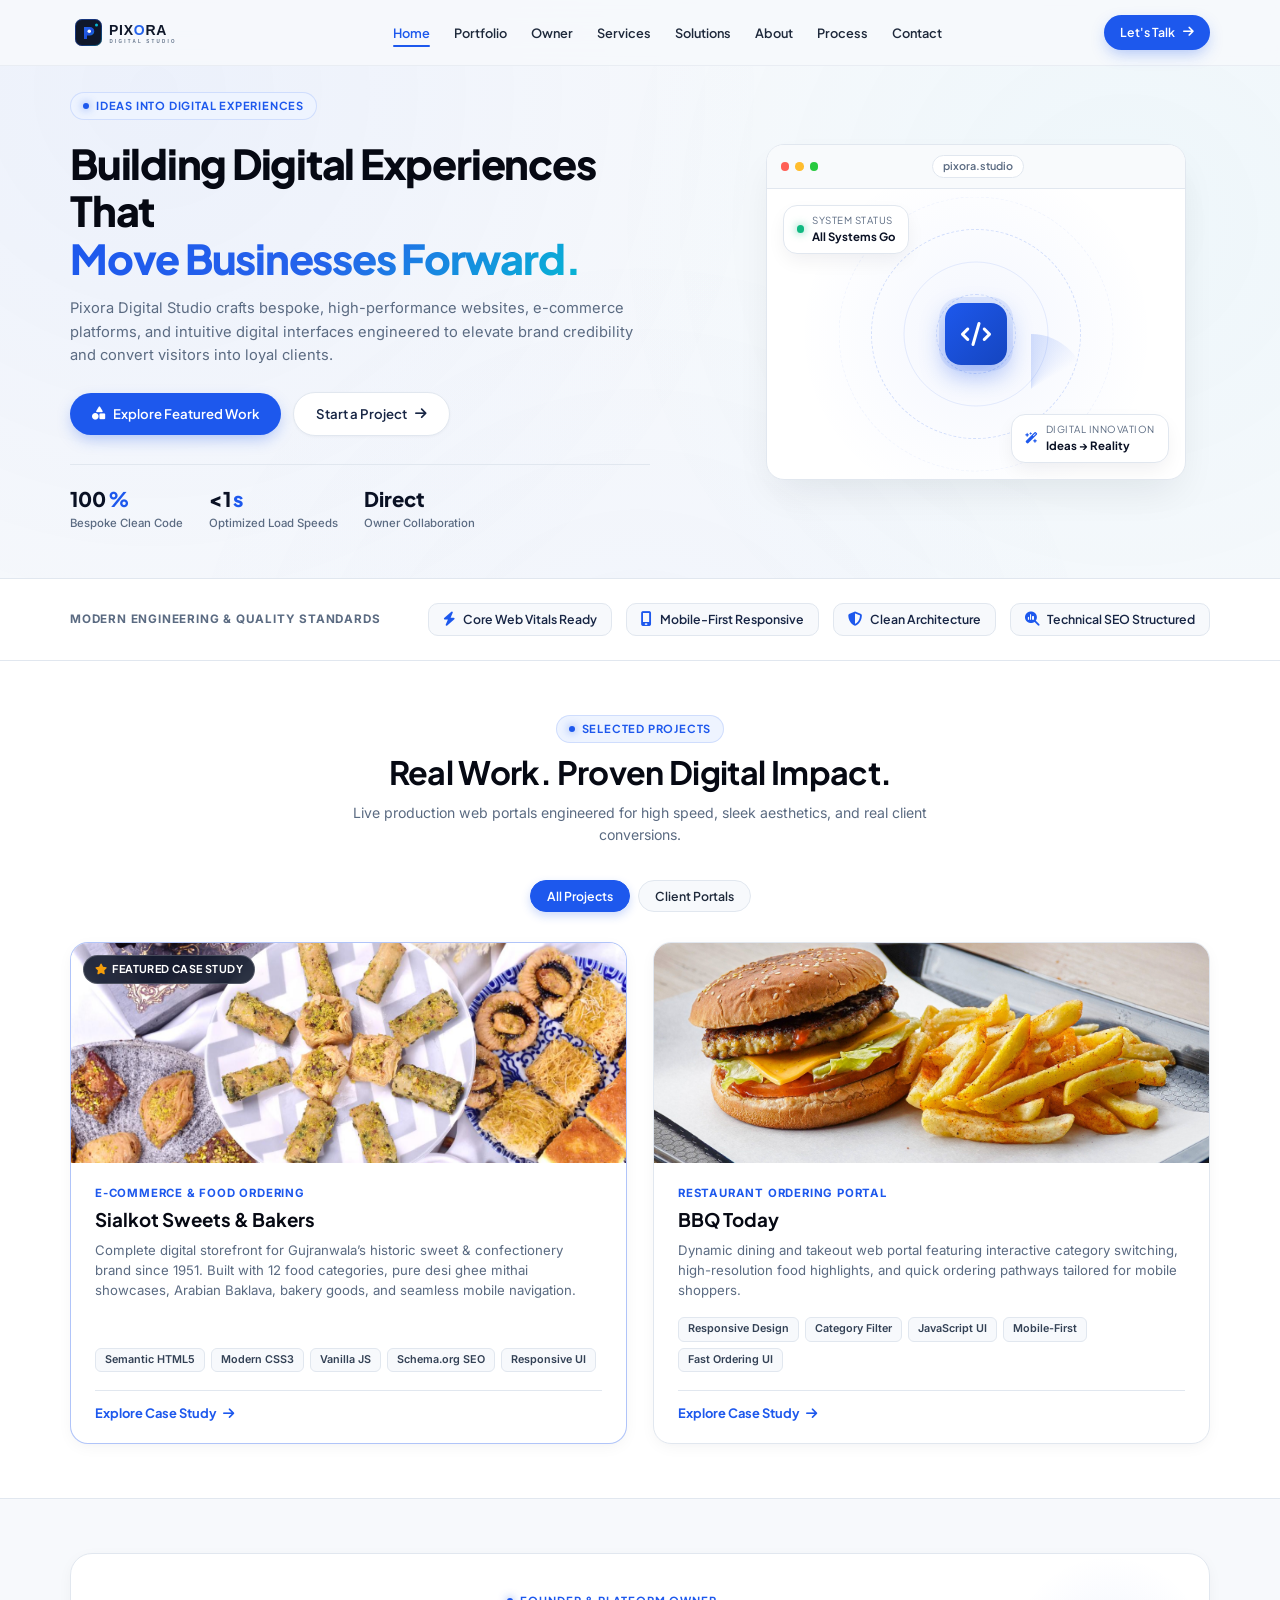
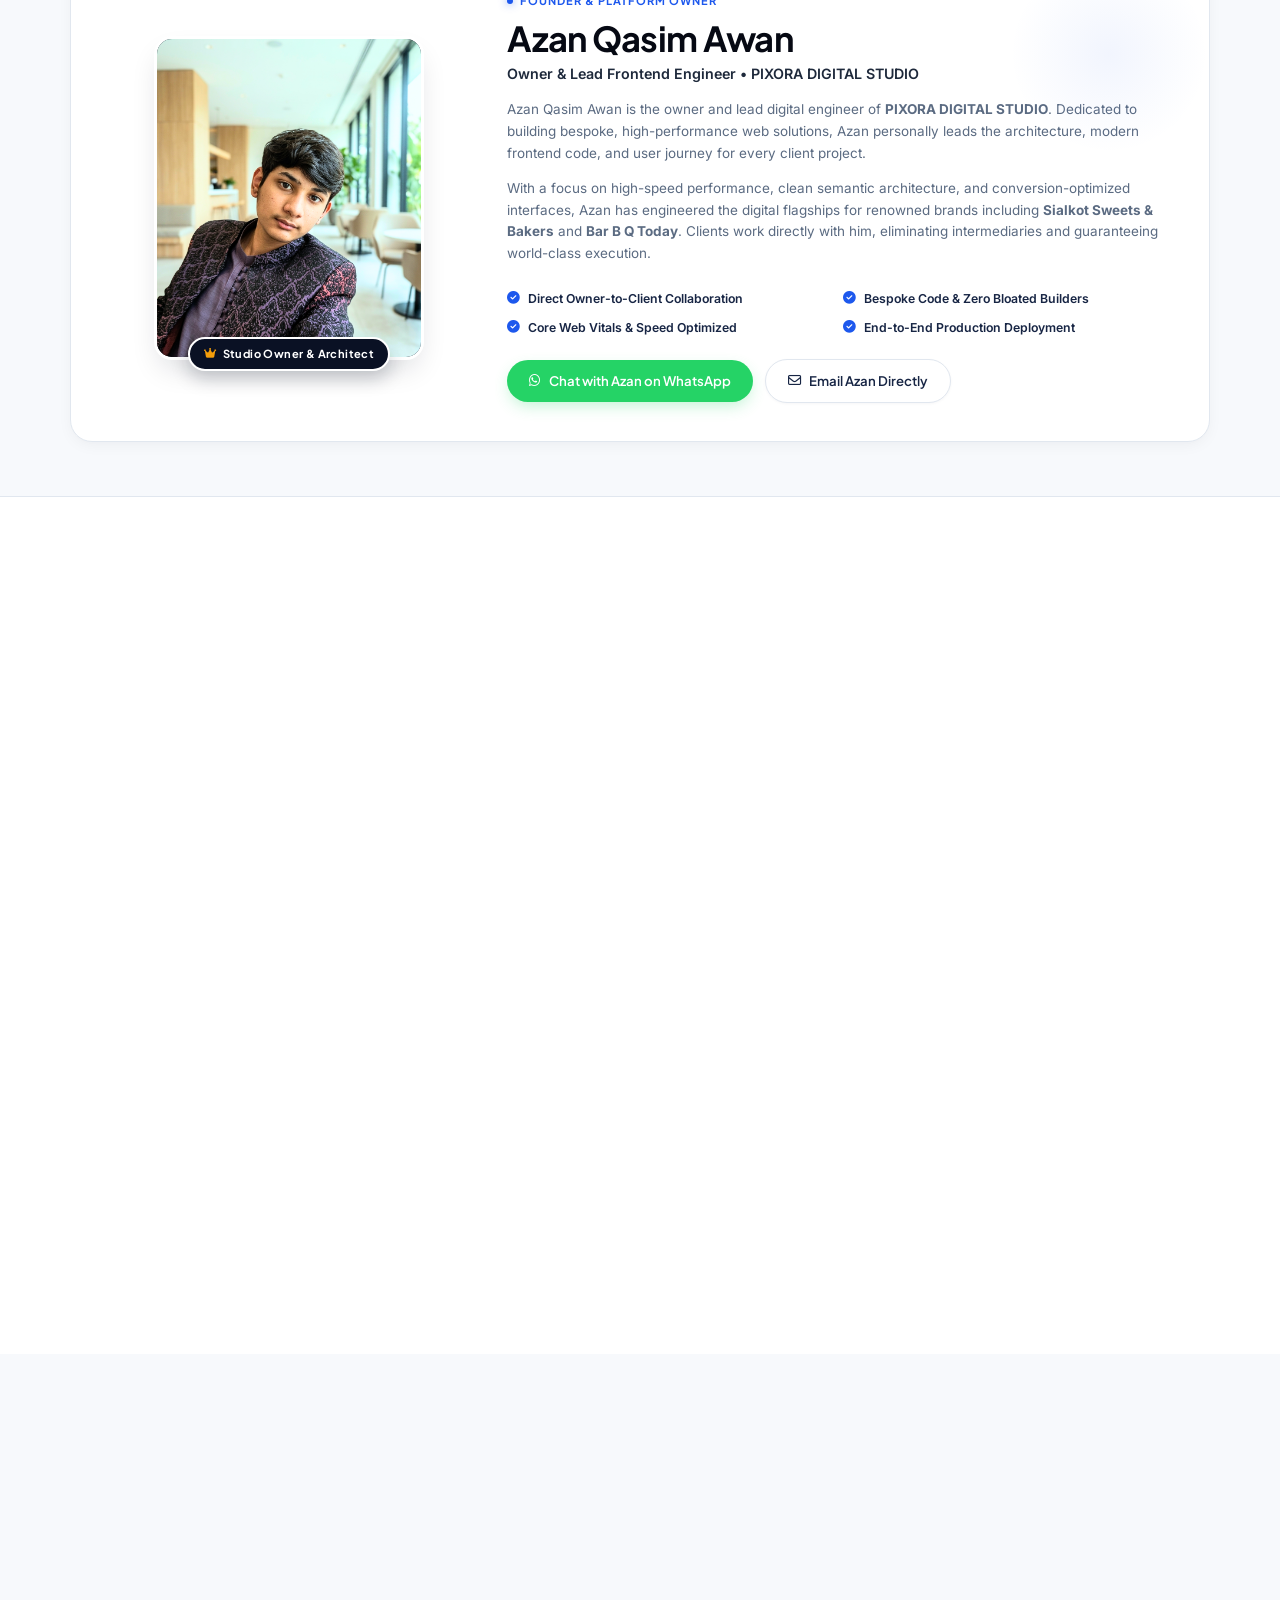
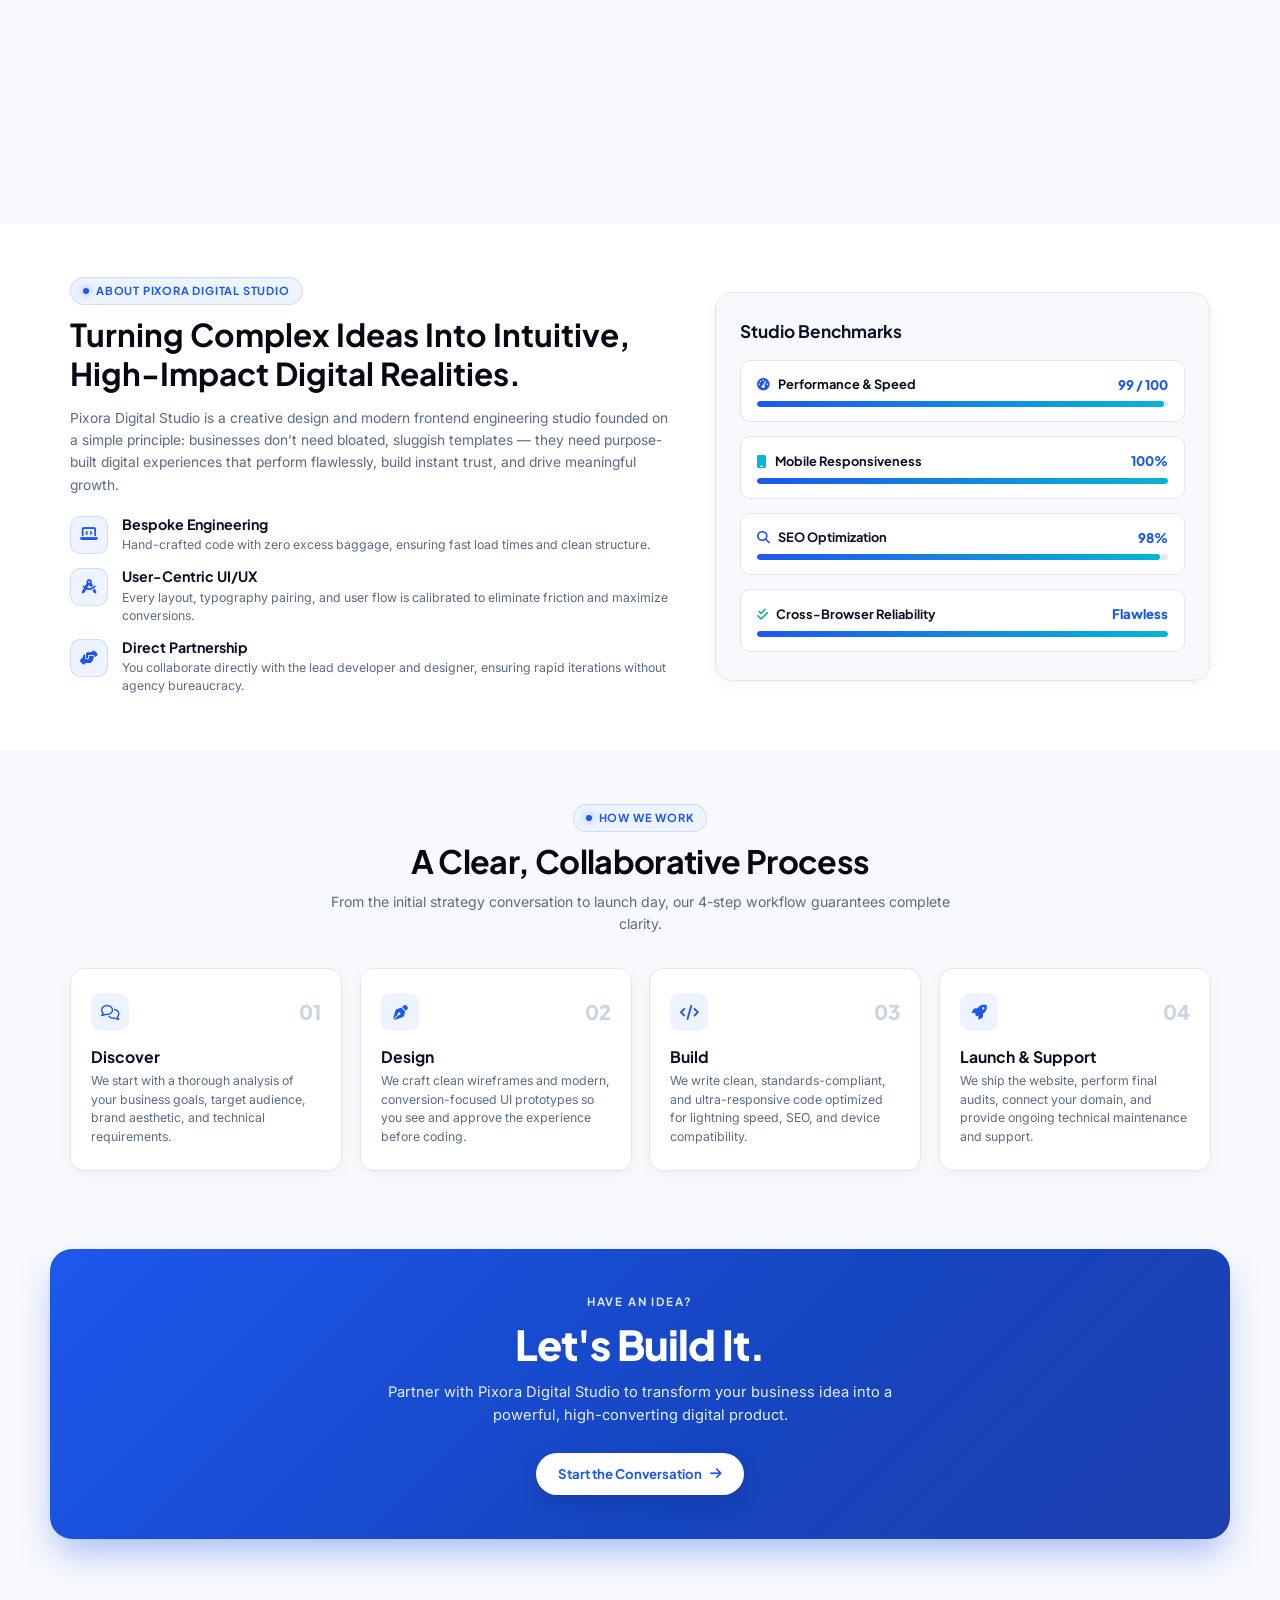
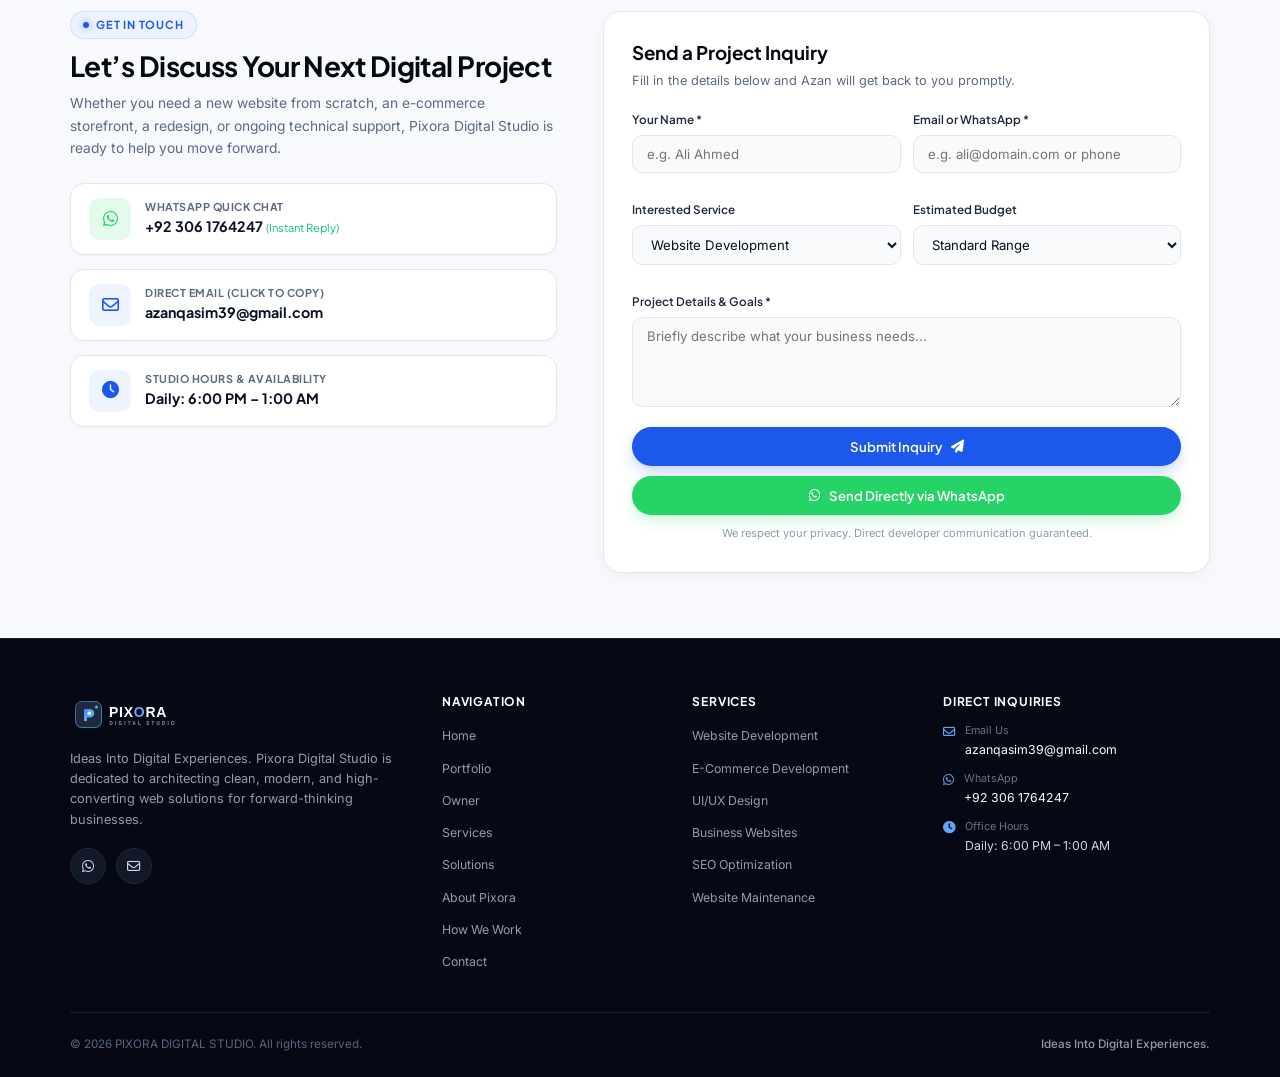
==== index.html @ ec56eda2 "changes" ====
<!DOCTYPE html>
<html lang="en">
<head>
  <meta charset="UTF-8">
  <meta name="viewport" content="width=device-width, initial-scale=1.0">
  <title>PIXORA DIGITAL STUDIO — Ideas Into Digital Experiences</title>
  <meta name="description" content="Pixora Digital Studio crafts high-performance custom websites, e-commerce storefronts, and intuitive digital interfaces engineered by Azan Qasim Awan.">
  <meta name="keywords" content="Pixora Digital Studio, Pixora, Azan Qasim Awan, web development, website design, UI UX design, e-commerce, custom web apps, digital studio">
  <meta name="author" content="Azan Qasim Awan — Pixora Digital Studio">
  <link rel="icon" type="image/svg+xml" href="favicon.svg">

  <!-- Open Graph / Meta -->
  <meta property="og:type" content="website">
  <meta property="og:title" content="PIXORA DIGITAL STUDIO — Ideas Into Digital Experiences">
  <meta property="og:description" content="Building Digital Experiences That Move Businesses Forward. Explore our bespoke websites and solutions.">
  <meta property="og:image" content="assets/images/sialkot-sweets-hero.jpg">

  <!-- Fonts & Icons -->
  <link rel="preconnect" href="https://fonts.googleapis.com">
  <link rel="preconnect" href="https://fonts.gstatic.com" crossorigin>
  <link href="https://fonts.googleapis.com/css2?family=Inter:wght@300;400;500;600;700&family=Plus+Jakarta+Sans:wght@500;600;700;800;900&display=swap" rel="stylesheet">
  <link rel="stylesheet" href="https://cdnjs.cloudflare.com/ajax/libs/font-awesome/6.5.1/css/all.min.css">
  
  <!-- Styles -->
  <link rel="stylesheet" href="assets/css/styles.css">
</head>
<body>

  <!-- ========================================================================
       Site Header & Navigation
       ======================================================================== -->
  <header class="site-header" id="siteHeader">
    <div class="container nav-container">
      <a href="#home" class="nav-brand" aria-label="Pixora Digital Studio Home">
        <img src="assets/images/pixora-logo.svg" alt="PIXORA DIGITAL STUDIO Logo" class="brand-logo-img">
      </a>

      <!-- Desktop Nav (Reordered with Portfolio up front) -->
      <nav aria-label="Primary Navigation">
        <ul class="nav-menu" id="navMenu">
          <li><a href="#home" class="nav-link active">Home</a></li>
          <li><a href="#portfolio" class="nav-link">Portfolio</a></li>
          <li><a href="#owner" class="nav-link">Owner</a></li>
          <li><a href="#services" class="nav-link">Services</a></li>
          <li><a href="#solutions" class="nav-link">Solutions</a></li>
          <li><a href="#about" class="nav-link">About</a></li>
          <li><a href="#process" class="nav-link">Process</a></li>
          <li><a href="#contact" class="nav-link">Contact</a></li>
        </ul>
      </nav>

      <div class="nav-actions">
        <a href="#contact" class="btn btn-primary btn-sm">
          <span>Let's Talk</span>
          <i class="fa-solid fa-arrow-right"></i>
        </a>
        <button class="hamburger-btn" id="hamburgerBtn" aria-label="Toggle Navigation Menu" aria-expanded="false">
          <span></span>
          <span></span>
          <span></span>
        </button>
      </div>
    </div>
  </header>

  <main>
    <!-- ========================================================================
         Hero Section
         ======================================================================== -->
    <section class="hero-section" id="home">
      <div class="container">
        <div class="hero-grid">
          <!-- Left: Hero Copy -->
          <div class="hero-content motion-fade-up">
            <div class="section-tag">
              <span class="badge-dot"></span>
              <span>Ideas Into Digital Experiences</span>
            </div>

            <h1 class="hero-title">
              Building Digital Experiences That <span class="gradient-text">Move Businesses Forward.</span>
            </h1>

            <p class="hero-subtitle">
              Pixora Digital Studio crafts bespoke, high-performance websites, e-commerce platforms, and intuitive digital interfaces engineered to elevate brand credibility and convert visitors into loyal clients.
            </p>

            <div class="hero-buttons">
              <a href="#portfolio" class="btn btn-primary">
                <i class="fa-solid fa-shapes"></i>
                <span>Explore Featured Work</span>
              </a>
              <a href="#contact" class="btn btn-secondary">
                <span>Start a Project</span>
                <i class="fa-solid fa-arrow-right"></i>
              </a>
            </div>

            <!-- Micro Metrics / Proof -->
            <div class="hero-metrics">
              <div class="metric-item">
                <div class="metric-number">100<span>%</span></div>
                <div class="metric-label">Bespoke Clean Code</div>
              </div>
              <div class="metric-item">
                <div class="metric-number">&lt;1<span>s</span></div>
                <div class="metric-label">Optimized Load Speeds</div>
              </div>
              <div class="metric-item">
                <div class="metric-number">Direct<span></span></div>
                <div class="metric-label">Owner Collaboration</div>
              </div>
            </div>
          </div>

          <!-- Right: Visual Tech Mockup (Radar & Status Badge) -->
          <div class="hero-visual-wrapper motion-fade-up delay-1">
            <div class="tech-window-card">
              <div class="tech-window-header">
                <div class="window-dots">
                  <span class="w-dot w-red"></span>
                  <span class="w-dot w-yellow"></span>
                  <span class="w-dot w-green"></span>
                </div>
                <div class="window-domain">pixora.studio</div>
                <div style="width: 32px;"></div>
              </div>

              <div class="tech-window-body">
                <!-- Concentric Radar Rings -->
                <div class="radar-circles">
                  <div class="r-circle c-1"></div>
                  <div class="r-circle c-2"></div>
                  <div class="r-circle c-3"></div>
                  <div class="r-circle c-4"></div>
                  <div class="radar-sweep"></div>
                </div>

                <!-- Floating Status Badge (Top-Left) -->
                <div class="float-badge badge-top-left">
                  <span class="status-dot-green"></span>
                  <div>
                    <div class="badge-text-title">System Status</div>
                    <div class="badge-text-main">All Systems Go</div>
                  </div>
                </div>

                <!-- Central Studio Node -->
                <div class="center-node">
                  <i class="fa-solid fa-code"></i>
                </div>

                <!-- Floating Innovation Pill (Bottom-Right) -->
                <div class="float-badge badge-bottom-right">
                  <i class="fa-solid fa-wand-magic-sparkles" style="color: #1D58ED;"></i>
                  <div>
                    <div class="badge-text-title">Digital Innovation</div>
                    <div class="badge-text-main">Ideas &rarr; Reality</div>
                  </div>
                </div>
              </div>
            </div>
          </div>
        </div>
      </div>
    </section>

    <!-- ========================================================================
         Trust & Engineering Standards Bar
         ======================================================================== -->
    <section class="trust-banner-section motion-fade-up">
      <div class="container trust-content">
        <span class="trust-label">Modern Engineering &amp; Quality Standards</span>
        <div class="trust-badges-grid">
          <div class="trust-badge-item">
            <i class="fa-solid fa-bolt"></i>
            <span>Core Web Vitals Ready</span>
          </div>
          <div class="trust-badge-item">
            <i class="fa-solid fa-mobile-screen"></i>
            <span>Mobile-First Responsive</span>
          </div>
          <div class="trust-badge-item">
            <i class="fa-solid fa-shield-halved"></i>
            <span>Clean Architecture</span>
          </div>
          <div class="trust-badge-item">
            <i class="fa-solid fa-magnifying-glass-chart"></i>
            <span>Technical SEO Structured</span>
          </div>
        </div>
      </div>
    </section>

    <!-- ========================================================================
         PORTFOLIO SECTION (MOVED UP FOR IMMEDIATE IMPACT)
         ======================================================================== -->
    <section class="portfolio-section" id="portfolio">
      <div class="container">
        <div class="section-header motion-fade-up">
          <div class="section-tag">
            <span class="badge-dot"></span>
            <span>Selected Projects</span>
          </div>
          <h2 class="section-title">Real Work. Proven Digital Impact.</h2>
          <p class="section-desc">Live production web portals engineered for high speed, sleek aesthetics, and real client conversions.</p>
        </div>

        <!-- Filter Bar -->
        <div class="portfolio-filter-bar motion-fade-up delay-1">
          <button class="filter-btn active" data-filter="all">All Projects</button>
          <button class="filter-btn" data-filter="ecommerce">Client Portals</button>
        </div>

        <!-- Portfolio Grid (The 2 active projects) -->
        <div class="portfolio-grid" id="portfolioGrid">
          
          <!-- Flagship Project 1: Sialkot Sweets & Bakers -->
          <div class="project-card featured-project motion-fade-up delay-1 hover-lift" data-category="ecommerce">
            <div class="project-thumbnail-wrapper">
              <span class="project-featured-badge">
                <i class="fa-solid fa-star"></i> Featured Case Study
              </span>
              <img src="assets/images/sialkot-sweets-hero.jpg" alt="Sialkot Sweets &amp; Bakers Website" class="project-thumbnail">
            </div>
            <div class="project-body">
              <span class="project-category">E-Commerce &amp; Food Ordering</span>
              <h3 class="project-title">Sialkot Sweets &amp; Bakers</h3>
              <p class="project-desc">
                Complete digital storefront for Gujranwala’s historic sweet &amp; confectionery brand since 1951. Built with 12 food categories, pure desi ghee mithai showcases, Arabian Baklava, bakery goods, and seamless mobile navigation.
              </p>
              <div class="project-tags">
                <span class="project-tag-pill">Semantic HTML5</span>
                <span class="project-tag-pill">Modern CSS3</span>
                <span class="project-tag-pill">Vanilla JS</span>
                <span class="project-tag-pill">Schema.org SEO</span>
                <span class="project-tag-pill">Responsive UI</span>
              </div>
              <div class="project-actions">
                <button class="project-details-btn open-modal-btn" data-project="sialkot-sweets">
                  <span>Explore Case Study</span>
                  <i class="fa-solid fa-arrow-right"></i>
                </button>
              </div>
            </div>
          </div>

          <!-- Project 2: BBQ Today -->
          <div class="project-card motion-fade-up delay-2 hover-lift" data-category="ecommerce">
            <div class="project-thumbnail-wrapper">
              <img src="assets/images/images.jpg" alt="BBQ Today Online Experience" class="project-thumbnail">
            </div>
            <div class="project-body">
              <span class="project-category">Restaurant Ordering Portal</span>
              <h3 class="project-title">BBQ Today</h3>
              <p class="project-desc">
                Dynamic dining and takeout web portal featuring interactive category switching, high-resolution food highlights, and quick ordering pathways tailored for mobile shoppers.
              </p>
              <div class="project-tags">
                <span class="project-tag-pill">Responsive Design</span>
                <span class="project-tag-pill">Category Filter</span>
                <span class="project-tag-pill">JavaScript UI</span>
                <span class="project-tag-pill">Mobile-First</span>
                <span class="project-tag-pill">Fast Ordering UI</span>
              </div>
              <div class="project-actions">
                <button class="project-details-btn open-modal-btn" data-project="bbq-today">
                  <span>Explore Case Study</span>
                  <i class="fa-solid fa-arrow-right"></i>
                </button>
              </div>
            </div>
          </div>

        </div>
      </div>
    </section>

    <!-- ========================================================================
         OWNER & STUDIO LEADERSHIP SECTION (With New Photo)
         ======================================================================== -->
    <section class="founder-section" id="owner">
      <div class="container">
        <div class="founder-card motion-fade-up hover-lift">
          <!-- Left: Owner Photo & Verified Badge -->
          <div class="founder-image-wrapper">
            <div class="founder-photo-container">
              <img src="assets/images/azan-qasim-owner.png" alt="Azan Qasim Awan — Owner of Pixora Digital Studio" class="founder-photo">
            </div>
            <div class="founder-badge-pill">
              <i class="fa-solid fa-crown"></i>
              <span>Studio Owner &amp; Architect</span>
            </div>
          </div>

          <!-- Right: Owner Details & Credentials -->
          <div class="founder-content">
            <div class="founder-role-tag">
              <span class="badge-dot"></span>
              <span>Founder &amp; Platform Owner</span>
            </div>
            
            <h2 class="founder-name">Azan Qasim Awan</h2>
            <div class="founder-title-sub">Owner &amp; Lead Frontend Engineer &bull; PIXORA DIGITAL STUDIO</div>

            <p class="founder-bio">
              Azan Qasim Awan is the owner and lead digital engineer of <strong>PIXORA DIGITAL STUDIO</strong>. Dedicated to building bespoke, high-performance web solutions, Azan personally leads the architecture, modern frontend code, and user journey for every client project.
            </p>
            <p class="founder-bio">
              With a focus on high-speed performance, clean semantic architecture, and conversion-optimized interfaces, Azan has engineered the digital flagships for renowned brands including <strong>Sialkot Sweets &amp; Bakers</strong> and <strong>Bar B Q Today</strong>. Clients work directly with him, eliminating intermediaries and guaranteeing world-class execution.
            </p>

            <div class="founder-points">
              <div class="founder-point-item">
                <i class="fa-solid fa-circle-check"></i>
                <span>Direct Owner-to-Client Collaboration</span>
              </div>
              <div class="founder-point-item">
                <i class="fa-solid fa-circle-check"></i>
                <span>Bespoke Code &amp; Zero Bloated Builders</span>
              </div>
              <div class="founder-point-item">
                <i class="fa-solid fa-circle-check"></i>
                <span>Core Web Vitals &amp; Speed Optimized</span>
              </div>
              <div class="founder-point-item">
                <i class="fa-solid fa-circle-check"></i>
                <span>End-to-End Production Deployment</span>
              </div>
            </div>

            <div class="founder-actions">
              <a href="https://wa.me/923061764247?text=Hello%20Azan!%20I%20would%20like%20to%20discuss%20a%20project%20with%20Pixora%20Digital%20Studio." target="_blank" rel="noopener" class="btn btn-whatsapp">
                <i class="fa-brands fa-whatsapp"></i>
                <span>Chat with Azan on WhatsApp</span>
              </a>
              <a href="mailto:azanqasim39@gmail.com" class="btn btn-secondary">
                <i class="fa-regular fa-envelope"></i>
                <span>Email Azan Directly</span>
              </a>
            </div>
          </div>
        </div>
      </div>
    </section>

    <!-- ========================================================================
         Services Section
         ======================================================================== -->
    <section class="services-section" id="services">
      <div class="container">
        <div class="section-header motion-fade-up">
          <div class="section-tag">
            <span class="badge-dot"></span>
            <span>Our Core Capabilities</span>
          </div>
          <h2 class="section-title">Technology That Solves Real Problems</h2>
          <p class="section-desc">From initial concept to deployment, we build digital systems around your business goals.</p>
        </div>

        <div class="services-grid">
          <!-- 1. Website Development -->
          <div class="service-card motion-fade-up delay-1 hover-lift">
            <div class="service-icon-box">
              <i class="fa-solid fa-globe"></i>
            </div>
            <h3 class="service-title">Website Development</h3>
            <p class="service-desc">
              Fast, responsive, and scalable modern web experiences built with clean architecture, semantic markup, and optimal performance.
            </p>
            <ul class="service-features-list">
              <li><i class="fa-solid fa-check"></i> Semantic HTML5 &amp; Modern CSS3</li>
              <li><i class="fa-solid fa-check"></i> Modular &amp; Clean Architecture</li>
              <li><i class="fa-solid fa-check"></i> Lightning Fast Load Times</li>
            </ul>
          </div>

          <!-- 2. E-Commerce Development -->
          <div class="service-card motion-fade-up delay-2 hover-lift">
            <div class="service-icon-box">
              <i class="fa-solid fa-cart-shopping"></i>
            </div>
            <h3 class="service-title">E-Commerce Development</h3>
            <p class="service-desc">
              Secure, high-converting digital storefronts tailored for retail, restaurants, and growing brands with seamless ordering flows.
            </p>
            <ul class="service-features-list">
              <li><i class="fa-solid fa-check"></i> Interactive Product Catalogs</li>
              <li><i class="fa-solid fa-check"></i> High-Conversion UX Design</li>
              <li><i class="fa-solid fa-check"></i> Frictionless Customer Journeys</li>
            </ul>
          </div>

          <!-- 3. UI/UX Design -->
          <div class="service-card motion-fade-up delay-3 hover-lift">
            <div class="service-icon-box">
              <i class="fa-solid fa-pen-ruler"></i>
            </div>
            <h3 class="service-title">UI/UX Design</h3>
            <p class="service-desc">
              Intuitive, on-brand interfaces that captivate users, communicate your value proposition, and convert visitors into clients.
            </p>
            <ul class="service-features-list">
              <li><i class="fa-solid fa-check"></i> High-Fidelity UI Prototyping</li>
              <li><i class="fa-solid fa-check"></i> Conversion-Driven UX Wireframes</li>
              <li><i class="fa-solid fa-check"></i> Cohesive Design Systems</li>
            </ul>
          </div>

          <!-- 4. Business Websites -->
          <div class="service-card motion-fade-up delay-1 hover-lift">
            <div class="service-icon-box">
              <i class="fa-solid fa-briefcase"></i>
            </div>
            <h3 class="service-title">Business Websites</h3>
            <p class="service-desc">
              Corporate and boutique business portals engineered to establish instant authority, showcase credibility, and capture qualified leads.
            </p>
            <ul class="service-features-list">
              <li><i class="fa-solid fa-check"></i> Authority-Building Presentation</li>
              <li><i class="fa-solid fa-check"></i> Strategic Lead Generation Forms</li>
              <li><i class="fa-solid fa-check"></i> Location &amp; Contact Routing</li>
            </ul>
          </div>

          <!-- 5. SEO Optimization -->
          <div class="service-card motion-fade-up delay-2 hover-lift">
            <div class="service-icon-box">
              <i class="fa-solid fa-arrow-trend-up"></i>
            </div>
            <h3 class="service-title">SEO Optimization</h3>
            <p class="service-desc">
              Technical SEO architecture, structured data markup, and search engine discoverability to maximize organic rankings and reach.
            </p>
            <ul class="service-features-list">
              <li><i class="fa-solid fa-check"></i> Schema.org Structured Data</li>
              <li><i class="fa-solid fa-check"></i> Open Graph &amp; Meta Optimizations</li>
              <li><i class="fa-solid fa-check"></i> Core Web Vitals Compliance</li>
            </ul>
          </div>

          <!-- 6. Website Maintenance -->
          <div class="service-card motion-fade-up delay-3 hover-lift">
            <div class="service-icon-box">
              <i class="fa-solid fa-wrench"></i>
            </div>
            <h3 class="service-title">Website Maintenance</h3>
            <p class="service-desc">
              Ongoing performance monitoring, proactive security updates, content revisions, and dependable technical support.
            </p>
            <ul class="service-features-list">
              <li><i class="fa-solid fa-check"></i> Periodic Speed &amp; Health Audits</li>
              <li><i class="fa-solid fa-check"></i> Routine Content &amp; Menu Updates</li>
              <li><i class="fa-solid fa-check"></i> Fast Emergency Troubleshooting</li>
            </ul>
          </div>
        </div>
      </div>
    </section>

    <!-- ========================================================================
         Solutions Section
         ======================================================================== -->
    <section class="solutions-section" id="solutions">
      <div class="container">
        <div class="section-header motion-fade-up">
          <div class="section-tag">
            <span class="badge-dot"></span>
            <span>Tailored Solutions</span>
          </div>
          <h2 class="section-title">Custom Software Built for Your Industry</h2>
          <p class="section-desc">Purpose-built systems designed around how your business actually operates.</p>
        </div>

        <div class="solutions-grid">
          <div class="solution-card motion-fade-up delay-1 hover-lift">
            <div class="solution-icon-box">
              <i class="fa-solid fa-utensils"></i>
            </div>
            <h3 class="solution-title">Restaurant &amp; Food Portals</h3>
            <p class="solution-desc">
              Interactive visual menus, deals carousels, branch locators, and automated order dispatch systems.
            </p>
            <span class="solution-tag">Hospitality &amp; Food</span>
          </div>

          <div class="solution-card motion-fade-up delay-2 hover-lift">
            <div class="solution-icon-box">
              <i class="fa-solid fa-store"></i>
            </div>
            <h3 class="solution-title">Retail &amp; Storefronts</h3>
            <p class="solution-desc">
              Dynamic product catalogs, category filtering, cart management, and seamless order collection channels.
            </p>
            <span class="solution-tag">Retail &amp; Brands</span>
          </div>

          <div class="solution-card motion-fade-up delay-3 hover-lift">
            <div class="solution-icon-box">
              <i class="fa-solid fa-building-columns"></i>
            </div>
            <h3 class="solution-title">Corporate &amp; Professional</h3>
            <p class="solution-desc">
              High-trust agency, legal, consultancy, and business sites designed to convert visitors into inquiries.
            </p>
            <span class="solution-tag">Professional Services</span>
          </div>

          <div class="solution-card motion-fade-up delay-4 hover-lift">
            <div class="solution-icon-box">
              <i class="fa-solid fa-cubes"></i>
            </div>
            <h3 class="solution-title">Custom Web Portals</h3>
            <p class="solution-desc">
              Tailored client portals, lightweight administrative dashboards, and internal business workflow utilities.
            </p>
            <span class="solution-tag">Custom Systems</span>
          </div>
        </div>
      </div>
    </section>

    <!-- ========================================================================
         About Section
         ======================================================================== -->
    <section class="about-section" id="about">
      <div class="container">
        <div class="about-grid">
          <div class="about-text-col motion-fade-up">
            <div class="section-tag">
              <span class="badge-dot"></span>
              <span>About Pixora Digital Studio</span>
            </div>
            <h2 class="about-heading">
              Turning Complex Ideas Into Intuitive, High-Impact Digital Realities.
            </h2>
            <p class="about-description">
              Pixora Digital Studio is a creative design and modern frontend engineering studio founded on a simple principle: businesses don’t need bloated, sluggish templates — they need purpose-built digital experiences that perform flawlessly, build instant trust, and drive meaningful growth.
            </p>

            <div class="about-pillars">
              <div class="pillar-item">
                <div class="pillar-icon-box">
                  <i class="fa-solid fa-laptop-code"></i>
                </div>
                <div class="pillar-content">
                  <h4>Bespoke Engineering</h4>
                  <p>Hand-crafted code with zero excess baggage, ensuring fast load times and clean structure.</p>
                </div>
              </div>

              <div class="pillar-item">
                <div class="pillar-icon-box">
                  <i class="fa-solid fa-compass-drafting"></i>
                </div>
                <div class="pillar-content">
                  <h4>User-Centric UI/UX</h4>
                  <p>Every layout, typography pairing, and user flow is calibrated to eliminate friction and maximize conversions.</p>
                </div>
              </div>

              <div class="pillar-item">
                <div class="pillar-icon-box">
                  <i class="fa-solid fa-handshake-angle"></i>
                </div>
                <div class="pillar-content">
                  <h4>Direct Partnership</h4>
                  <p>You collaborate directly with the lead developer and designer, ensuring rapid iterations without agency bureaucracy.</p>
                </div>
              </div>
            </div>
          </div>

          <!-- Right Studio Metrics -->
          <div class="about-visual-col motion-fade-up delay-2">
            <div class="about-card-mockup hover-lift">
              <h3 style="font-size: 1.15rem; margin-bottom: 18px; color: var(--navy-900);">Studio Benchmarks</h3>
              
              <div class="studio-stat-box">
                <div class="stat-header">
                  <span class="stat-title"><i class="fa-solid fa-gauge-high" style="color: #1D58ED; margin-right: 6px;"></i> Performance &amp; Speed</span>
                  <span class="stat-val">99 / 100</span>
                </div>
                <div class="stat-bar-track">
                  <div class="stat-bar-fill" style="width: 99%;"></div>
                </div>
              </div>

              <div class="studio-stat-box">
                <div class="stat-header">
                  <span class="stat-title"><i class="fa-solid fa-mobile" style="color: #06B6D4; margin-right: 6px;"></i> Mobile Responsiveness</span>
                  <span class="stat-val">100%</span>
                </div>
                <div class="stat-bar-track">
                  <div class="stat-bar-fill" style="width: 100%;"></div>
                </div>
              </div>

              <div class="studio-stat-box">
                <div class="stat-header">
                  <span class="stat-title"><i class="fa-solid fa-magnifying-glass" style="color: #1D58ED; margin-right: 6px;"></i> SEO Optimization</span>
                  <span class="stat-val">98%</span>
                </div>
                <div class="stat-bar-track">
                  <div class="stat-bar-fill" style="width: 98%;"></div>
                </div>
              </div>

              <div class="studio-stat-box">
                <div class="stat-header">
                  <span class="stat-title"><i class="fa-solid fa-check-double" style="color: #10B981; margin-right: 6px;"></i> Cross-Browser Reliability</span>
                  <span class="stat-val">Flawless</span>
                </div>
                <div class="stat-bar-track">
                  <div class="stat-bar-fill" style="width: 100%;"></div>
                </div>
              </div>
            </div>
          </div>
        </div>
      </div>
    </section>

    <!-- ========================================================================
         Work Process Section (01 - 04)
         ======================================================================== -->
    <section class="process-section" id="process">
      <div class="container">
        <div class="section-header motion-fade-up">
          <div class="section-tag">
            <span class="badge-dot"></span>
            <span>How We Work</span>
          </div>
          <h2 class="section-title">A Clear, Collaborative Process</h2>
          <p class="section-desc">From the initial strategy conversation to launch day, our 4-step workflow guarantees complete clarity.</p>
        </div>

        <div class="process-grid">
          <div class="process-card motion-fade-up delay-1 hover-lift">
            <div class="process-card-header">
              <div class="process-icon-box">
                <i class="fa-regular fa-comments"></i>
              </div>
              <span class="process-number">01</span>
            </div>
            <h3 class="process-step-title">Discover</h3>
            <p class="process-step-desc">
              We start with a thorough analysis of your business goals, target audience, brand aesthetic, and technical requirements.
            </p>
          </div>

          <div class="process-card motion-fade-up delay-2 hover-lift">
            <div class="process-card-header">
              <div class="process-icon-box">
                <i class="fa-solid fa-pen-nib"></i>
              </div>
              <span class="process-number">02</span>
            </div>
            <h3 class="process-step-title">Design</h3>
            <p class="process-step-desc">
              We craft clean wireframes and modern, conversion-focused UI prototypes so you see and approve the experience before coding.
            </p>
          </div>

          <div class="process-card motion-fade-up delay-3 hover-lift">
            <div class="process-card-header">
              <div class="process-icon-box">
                <i class="fa-solid fa-code"></i>
              </div>
              <span class="process-number">03</span>
            </div>
            <h3 class="process-step-title">Build</h3>
            <p class="process-step-desc">
              We write clean, standards-compliant, and ultra-responsive code optimized for lightning speed, SEO, and device compatibility.
            </p>
          </div>

          <div class="process-card motion-fade-up delay-4 hover-lift">
            <div class="process-card-header">
              <div class="process-icon-box">
                <i class="fa-solid fa-rocket"></i>
              </div>
              <span class="process-number">04</span>
            </div>
            <h3 class="process-step-title">Launch &amp; Support</h3>
            <p class="process-step-desc">
              We ship the website, perform final audits, connect your domain, and provide ongoing technical maintenance and support.
            </p>
          </div>
        </div>
      </div>
    </section>

    <!-- ========================================================================
         High-Impact CTA Banner
         ======================================================================== -->
    <div class="container cta-banner-wrapper motion-fade-up">
      <div class="cta-banner-card">
        <span class="cta-pre-tag">HAVE AN IDEA?</span>
        <h2 class="cta-main-headline">Let's Build It.</h2>
        <p class="cta-subtitle">
          Partner with Pixora Digital Studio to transform your business idea into a powerful, high-converting digital product.
        </p>
        <a href="#contact" class="btn btn-cta-white">
          <span>Start the Conversation</span>
          <i class="fa-solid fa-arrow-right"></i>
        </a>
      </div>
    </div>

    <!-- ========================================================================
         Contact & Project Inquiry Section
         ======================================================================== -->
    <section class="contact-section" id="contact">
      <div class="container">
        <div class="contact-grid">
          <!-- Left Column: Direct Channels -->
          <div class="contact-info-col motion-fade-up">
            <div class="section-tag">
              <span class="badge-dot"></span>
              <span>Get In Touch</span>
            </div>
            <h2 class="contact-col-title">Let’s Discuss Your Next Digital Project</h2>
            <p class="contact-col-desc">
              Whether you need a new website from scratch, an e-commerce storefront, a redesign, or ongoing technical support, Pixora Digital Studio is ready to help you move forward.
            </p>

            <div class="contact-channels-list">
              <!-- WhatsApp Channel -->
              <a href="https://wa.me/923061764247?text=Hello%20Azan!%20I%20would%20like%20to%20discuss%20a%20project%20with%20Pixora%20Digital%20Studio." target="_blank" rel="noopener" class="channel-card hover-lift">
                <div class="channel-icon-box whatsapp-bg">
                  <i class="fa-brands fa-whatsapp"></i>
                </div>
                <div class="channel-meta">
                  <h5>WhatsApp Quick Chat</h5>
                  <div class="channel-val">+92 306 1764247 <span style="font-size: 0.74rem; color: #10B981; font-weight: normal;">(Instant Reply)</span></div>
                </div>
              </a>

              <!-- Email Channel -->
              <div class="channel-card hover-lift" id="copyEmailBtn" style="cursor: pointer;" title="Click to copy email">
                <div class="channel-icon-box">
                  <i class="fa-regular fa-envelope"></i>
                </div>
                <div class="channel-meta">
                  <h5>Direct Email (Click to Copy)</h5>
                  <div class="channel-val">azanqasim39@gmail.com</div>
                </div>
              </div>

              <!-- Location / Hours -->
              <div class="channel-card hover-lift">
                <div class="channel-icon-box">
                  <i class="fa-solid fa-clock"></i>
                </div>
                <div class="channel-meta">
                  <h5>Studio Hours &amp; Availability</h5>
                  <div class="channel-val">Daily: 6:00 PM &ndash; 1:00 AM</div>
                </div>
              </div>
            </div>
          </div>

          <!-- Right Column: Project Inquiry Form -->
          <div class="inquiry-card motion-fade-up delay-2 hover-lift">
            <h3 class="inquiry-form-title">Send a Project Inquiry</h3>
            <p class="inquiry-form-subtitle">Fill in the details below and Azan will get back to you promptly.</p>

            <form id="projectInquiryForm">
              <div class="form-group-row">
                <div class="form-group">
                  <label for="inqName" class="form-label">Your Name *</label>
                  <input type="text" id="inqName" class="form-control" placeholder="e.g. Ali Ahmed" required>
                </div>
                <div class="form-group">
                  <label for="inqContact" class="form-label">Email or WhatsApp *</label>
                  <input type="text" id="inqContact" class="form-control" placeholder="e.g. ali@domain.com or phone" required>
                </div>
              </div>

              <div class="form-group-row">
                <div class="form-group">
                  <label for="inqService" class="form-label">Interested Service</label>
                  <select id="inqService" class="form-control">
                    <option value="Website Development">Website Development</option>
                    <option value="E-Commerce Development">E-Commerce Development</option>
                    <option value="UI/UX Design">UI/UX Design</option>
                    <option value="Business Website">Business Website</option>
                    <option value="SEO Optimization">SEO Optimization</option>
                    <option value="Website Maintenance">Website Maintenance</option>
                  </select>
                </div>
                <div class="form-group">
                  <label for="inqBudget" class="form-label">Estimated Budget</label>
                  <select id="inqBudget" class="form-control">
                    <option value="Standard (< $500)">Standard Range</option>
                    <option value="Medium ($500 - $1,500)">Medium Range</option>
                    <option value="Enterprise ($1,500+)">Enterprise / Comprehensive</option>
                    <option value="Flexible / To Discuss">Flexible / To Discuss</option>
                  </select>
                </div>
              </div>

              <div class="form-group">
                <label for="inqMessage" class="form-label">Project Details &amp; Goals *</label>
                <textarea id="inqMessage" class="form-control" placeholder="Briefly describe what your business needs..." required></textarea>
              </div>

              <div class="form-submit-row">
                <button type="submit" class="btn btn-primary" style="width: 100%;">
                  <span>Submit Inquiry</span>
                  <i class="fa-solid fa-paper-plane"></i>
                </button>
                <button type="button" class="btn btn-whatsapp" id="inquiryWhatsappBtn" style="width: 100%;">
                  <i class="fa-brands fa-whatsapp"></i>
                  <span>Send Directly via WhatsApp</span>
                </button>
                <p class="form-note">We respect your privacy. Direct developer communication guaranteed.</p>
              </div>
            </form>
          </div>
        </div>
      </div>
    </section>
  </main>

  <!-- ========================================================================
       Contrasting Dark Footer
       ======================================================================== -->
  <footer class="site-footer">
    <div class="container">
      <div class="footer-top-grid">
        <!-- Brand Summary -->
        <div class="footer-brand-col">
          <img src="assets/images/pixora-logo-white.svg" alt="PIXORA DIGITAL STUDIO" class="footer-logo-img">
          <p class="footer-brand-desc">
            Ideas Into Digital Experiences. Pixora Digital Studio is dedicated to architecting clean, modern, and high-converting web solutions for forward-thinking businesses.
          </p>
          <div class="footer-social-links">
            <a href="https://wa.me/923061764247" target="_blank" rel="noopener" class="social-icon-btn" aria-label="WhatsApp"><i class="fa-brands fa-whatsapp"></i></a>
            <a href="mailto:azanqasim39@gmail.com" class="social-icon-btn" aria-label="Email"><i class="fa-regular fa-envelope"></i></a>
          </div>
        </div>

        <!-- Quick Links (Reordered with Portfolio up front) -->
        <div class="footer-links-col">
          <h4 class="footer-col-title">Navigation</h4>
          <ul class="footer-nav-list">
            <li><a href="#home">Home</a></li>
            <li><a href="#portfolio">Portfolio</a></li>
            <li><a href="#owner">Owner</a></li>
            <li><a href="#services">Services</a></li>
            <li><a href="#solutions">Solutions</a></li>
            <li><a href="#about">About Pixora</a></li>
            <li><a href="#process">How We Work</a></li>
            <li><a href="#contact">Contact</a></li>
          </ul>
        </div>

        <!-- Services Links -->
        <div class="footer-links-col">
          <h4 class="footer-col-title">Services</h4>
          <ul class="footer-nav-list">
            <li><a href="#services">Website Development</a></li>
            <li><a href="#services">E-Commerce Development</a></li>
            <li><a href="#services">UI/UX Design</a></li>
            <li><a href="#services">Business Websites</a></li>
            <li><a href="#services">SEO Optimization</a></li>
            <li><a href="#services">Website Maintenance</a></li>
          </ul>
        </div>

        <!-- Contact & Direct Details -->
        <div class="footer-contact-col">
          <h4 class="footer-col-title">Direct Inquiries</h4>
          <div class="footer-contact-info">
            <div class="footer-contact-item">
              <i class="fa-regular fa-envelope"></i>
              <div>
                <span style="font-size: 0.72rem; color: #64748B; display: block;">Email Us</span>
                <a href="mailto:azanqasim39@gmail.com" style="color: #F8FAFC;">azanqasim39@gmail.com</a>
              </div>
            </div>
            <div class="footer-contact-item">
              <i class="fa-brands fa-whatsapp"></i>
              <div>
                <span style="font-size: 0.72rem; color: #64748B; display: block;">WhatsApp</span>
                <a href="https://wa.me/923061764247" target="_blank" rel="noopener" style="color: #F8FAFC;">+92 306 1764247</a>
              </div>
            </div>
            <div class="footer-contact-item">
              <i class="fa-solid fa-clock"></i>
              <div>
                <span style="font-size: 0.72rem; color: #64748B; display: block;">Office Hours</span>
                <span style="color: #CBD5E1;">Daily: 6:00 PM &ndash; 1:00 AM</span>
              </div>
            </div>
          </div>
        </div>
      </div>

      <!-- Bottom Bar -->
      <div class="footer-bottom-bar">
        <div>
          &copy; 2026 PIXORA DIGITAL STUDIO. All rights reserved.
        </div>
        <div class="footer-tagline-text">
          Ideas Into Digital Experiences.
        </div>
      </div>
    </div>
  </footer>

  <!-- ========================================================================
       Project Detail Modal
       ======================================================================== -->
  <div class="modal-backdrop" id="projectModal" role="dialog" aria-modal="true" aria-labelledby="modalTitle">
    <div class="modal-dialog">
      <button class="modal-close-btn" id="modalCloseBtn" aria-label="Close Project Modal">
        <i class="fa-solid fa-xmark"></i>
      </button>
      <img src="assets/images/sialkot-sweets-hero.jpg" alt="Project Banner" class="modal-header-image" id="modalHeaderImg">
      
      <div class="modal-content-area">
        <div class="modal-category" id="modalCategory">Category</div>
        <h3 class="modal-title" id="modalTitle">Project Title</h3>
        <p class="modal-description" id="modalDescription">Detailed description goes here...</p>

        <div class="modal-highlights">
          <h4>Key Technical &amp; Business Deliverables</h4>
          <ul id="modalHighlightsList"></ul>
        </div>

        <h4 style="font-size: 0.85rem; color: var(--navy-900); margin-bottom: 10px; text-transform: uppercase; letter-spacing: 0.5px;">Technology Stack</h4>
        <div class="modal-tech-stack-row" id="modalTechStack"></div>

        <div style="display: flex; gap: 12px; flex-wrap: wrap;">
          <a href="#contact" class="btn btn-primary btn-sm" onclick="document.getElementById('modalCloseBtn').click();">
            <span>Inquire Similar Solution</span>
            <i class="fa-solid fa-arrow-right"></i>
          </a>
        </div>
      </div>
    </div>
  </div>

  <!-- Scripts -->
  <script src="assets/js/main.js"></script>
</body>
</html>
---- assets/css/styles.css ----
/* ==========================================================================
   PIXORA DIGITAL STUDIO — Motion & Compact High-End Design System
   Sleek, Compact, High-Tech Studio Theme with Motion UI & Micro-Interactions
   ========================================================================== */

:root {
  /* Color Palette — Refined Luxury Studio */
  --bg-body: #F7F9FC;
  --bg-surface: #FFFFFF;
  --bg-surface-alt: #F0F4F8;
  --bg-subtle-blue: #EEF4FF;
  --bg-glass: rgba(255, 255, 255, 0.85);

  /* Deep High-Contrast Navy & Slate */
  --navy-950: #060913;
  --navy-900: #0A1124;
  --navy-850: #0F172A;
  --navy-800: #172544;
  --navy-700: #1E293B;
  --navy-600: #334155;
  --text-main: #0F172A;
  --text-muted: #5B6B82;
  --text-light: #8E9CAE;

  /* Electric Blue & Cyber Cyan */
  --blue-primary: #1D58ED;
  --blue-hover: #1545BF;
  --blue-light: #3B82F6;
  --blue-glow: rgba(29, 88, 237, 0.22);
  --cyan-accent: #06B6D4;
  --cyan-glow: rgba(6, 182, 212, 0.25);
  
  /* Borders & Radii — Tightened & Modern */
  --border-light: #E1E7EF;
  --border-subtle: rgba(225, 231, 239, 0.8);
  --border-hover: rgba(29, 88, 237, 0.35);
  --radius-xs: 6px;
  --radius-sm: 10px;
  --radius-md: 14px;
  --radius-lg: 18px;
  --radius-xl: 22px;
  --radius-full: 9999px;

  /* Shadows — Soft Layered Studio Elevation */
  --shadow-xs: 0 1px 3px rgba(15, 23, 42, 0.04);
  --shadow-card: 0 4px 16px -2px rgba(15, 23, 42, 0.05), 0 2px 6px -1px rgba(15, 23, 42, 0.02);
  --shadow-card-hover: 0 16px 32px -4px rgba(29, 88, 237, 0.12), 0 6px 14px -2px rgba(15, 23, 42, 0.04);
  --shadow-float: 0 24px 48px -10px rgba(10, 17, 36, 0.18);
  
  /* Motion & Transitions */
  --ease-spring: cubic-bezier(0.16, 1, 0.3, 1);
  --ease-smooth: cubic-bezier(0.4, 0, 0.2, 1);
  --transition-fast: 0.18s var(--ease-smooth);
  --transition-normal: 0.28s var(--ease-spring);
  --transition-motion: 0.55s var(--ease-spring);

  /* Compact Layout Dimensions */
  --max-width: 1180px;
  --nav-height: 66px;
  --section-pad: 54px 0;
}

/* ==========================================================================
   Base & Reset
   ========================================================================== */
*, *::before, *::after {
  box-sizing: border-box;
  margin: 0;
  padding: 0;
}

html {
  scroll-behavior: smooth;
  scroll-padding-top: calc(var(--nav-height) + 16px);
  font-size: 15px; /* Compact base scale */
  -webkit-font-smoothing: antialiased;
  -moz-osx-font-smoothing: grayscale;
}

body {
  font-family: 'Inter', -apple-system, BlinkMacSystemFont, 'Segoe UI', Roboto, sans-serif;
  background-color: var(--bg-body);
  color: var(--text-main);
  line-height: 1.55;
  overflow-x: hidden;
  position: relative;
}

/* Dynamic Ambient Glow Mesh */
body::before {
  content: '';
  position: fixed;
  top: 0;
  left: 0;
  width: 100vw;
  height: 100vh;
  background: 
    radial-gradient(circle at 12% 10%, rgba(29, 88, 237, 0.05) 0%, transparent 45%),
    radial-gradient(circle at 88% 25%, rgba(6, 182, 212, 0.04) 0%, transparent 40%),
    radial-gradient(circle at 50% 80%, rgba(29, 88, 237, 0.03) 0%, transparent 50%);
  pointer-events: none;
  z-index: -1;
}

h1, h2, h3, h4, h5, h6 {
  font-family: 'Plus Jakarta Sans', -apple-system, BlinkMacSystemFont, 'Segoe UI', sans-serif;
  color: var(--navy-950);
  font-weight: 700;
  line-height: 1.22;
}

p {
  color: var(--text-muted);
}

a {
  color: inherit;
  text-decoration: none;
  transition: all var(--transition-fast);
}

img {
  max-width: 100%;
  height: auto;
  display: block;
}

button {
  font-family: inherit;
  cursor: pointer;
  border: none;
  background: none;
}

.container {
  width: 100%;
  max-width: var(--max-width);
  margin: 0 auto;
  padding: 0 20px;
}

/* ==========================================================================
   Motion UI Engine (Scroll-Reveal & Entrance Micro-Interactions)
   ========================================================================== */
.motion-fade-up {
  opacity: 0;
  transform: translateY(22px);
  transition: opacity var(--transition-motion), transform var(--transition-motion);
  will-change: opacity, transform;
}

.motion-fade-up.visible {
  opacity: 1;
  transform: translateY(0);
}

.motion-scale {
  opacity: 0;
  transform: scale(0.95);
  transition: opacity var(--transition-motion), transform var(--transition-motion);
  will-change: opacity, transform;
}

.motion-scale.visible {
  opacity: 1;
  transform: scale(1);
}

/* Stagger Delays */
.delay-1 { transition-delay: 0.08s; }
.delay-2 { transition-delay: 0.16s; }
.delay-3 { transition-delay: 0.24s; }
.delay-4 { transition-delay: 0.32s; }

/* Interactive Hover Lift & Glow */
.hover-lift {
  transition: transform var(--transition-normal), box-shadow var(--transition-normal), border-color var(--transition-fast);
}

.hover-lift:hover {
  transform: translateY(-4px);
  box-shadow: var(--shadow-card-hover);
  border-color: var(--border-hover);
}

/* ==========================================================================
   Compact Typography & Section Headers
   ========================================================================== */
.gradient-text {
  background: linear-gradient(135deg, #1D58ED 0%, #2563EB 50%, #06B6D4 100%);
  -webkit-background-clip: text;
  -webkit-text-fill-color: transparent;
  display: inline-block;
}

.section-header {
  text-align: center;
  max-width: 650px;
  margin: 0 auto 34px;
}

.section-tag {
  display: inline-flex;
  align-items: center;
  gap: 7px;
  padding: 4px 12px;
  background: var(--bg-subtle-blue);
  color: var(--blue-primary);
  font-family: 'Plus Jakarta Sans', sans-serif;
  font-size: 0.74rem;
  font-weight: 700;
  letter-spacing: 0.8px;
  text-transform: uppercase;
  border-radius: var(--radius-full);
  border: 1px solid rgba(29, 88, 237, 0.15);
  margin-bottom: 10px;
}

.badge-dot {
  width: 6px;
  height: 6px;
  background-color: var(--blue-primary);
  border-radius: 50%;
  display: inline-block;
  box-shadow: 0 0 8px rgba(29, 88, 237, 0.7);
  animation: pulseDot 2s infinite ease-in-out;
}

@keyframes pulseDot {
  0%, 100% { opacity: 1; transform: scale(1); }
  50% { opacity: 0.5; transform: scale(1.3); }
}

.section-title {
  font-size: clamp(1.65rem, 2.6vw, 2.15rem);
  color: var(--navy-950);
  margin-bottom: 10px;
  letter-spacing: -0.02em;
}

.section-desc {
  font-size: 0.94rem;
  color: var(--text-muted);
  line-height: 1.55;
}

/* ==========================================================================
   Buttons & Interactive Elements (Sleek & Proportional)
   ========================================================================== */
.btn {
  display: inline-flex;
  align-items: center;
  justify-content: center;
  gap: 8px;
  padding: 11px 22px;
  font-family: 'Plus Jakarta Sans', sans-serif;
  font-size: 0.88rem;
  font-weight: 600;
  border-radius: var(--radius-full);
  transition: all var(--transition-normal);
  white-space: nowrap;
}

.btn-primary {
  background-color: var(--blue-primary);
  color: #FFFFFF !important;
  box-shadow: 0 6px 16px -3px rgba(29, 88, 237, 0.35);
}

.btn-primary:hover {
  background-color: var(--blue-hover);
  box-shadow: 0 10px 22px -3px rgba(29, 88, 237, 0.45);
  transform: translateY(-2px);
}

.btn-secondary {
  background-color: #FFFFFF;
  color: var(--navy-800);
  border: 1px solid var(--border-light);
  box-shadow: var(--shadow-xs);
}

.btn-secondary:hover {
  background-color: #F8FAFC;
  border-color: var(--blue-primary);
  color: var(--blue-primary);
  transform: translateY(-2px);
}

.btn-whatsapp {
  background-color: #25D366;
  color: #FFFFFF !important;
  box-shadow: 0 6px 16px -3px rgba(37, 211, 102, 0.3);
}

.btn-whatsapp:hover {
  background-color: #20BA59;
  transform: translateY(-2px);
  box-shadow: 0 10px 20px -3px rgba(37, 211, 102, 0.4);
}

.btn-sm {
  padding: 8px 16px;
  font-size: 0.82rem;
}

/* ==========================================================================
   Compact Sticky Header
   ========================================================================== */
.site-header {
  position: fixed;
  top: 0;
  left: 0;
  width: 100%;
  height: var(--nav-height);
  background: rgba(247, 249, 252, 0.9);
  backdrop-filter: blur(14px);
  -webkit-backdrop-filter: blur(14px);
  border-bottom: 1px solid rgba(225, 231, 239, 0.6);
  z-index: 1000;
  transition: all var(--transition-normal);
}

.site-header.scrolled {
  background: rgba(255, 255, 255, 0.96);
  border-bottom-color: var(--border-light);
  box-shadow: 0 4px 18px rgba(10, 17, 36, 0.04);
}

.nav-container {
  display: flex;
  align-items: center;
  justify-content: space-between;
  height: 100%;
}

.brand-logo-img {
  height: 40px;
  width: auto;
}

.nav-menu {
  display: flex;
  align-items: center;
  gap: 24px;
  list-style: none;
}

.nav-link {
  font-family: 'Plus Jakarta Sans', sans-serif;
  font-size: 0.85rem;
  font-weight: 600;
  color: var(--navy-700);
  position: relative;
  padding: 6px 0;
}

.nav-link::after {
  content: '';
  position: absolute;
  bottom: 0;
  left: 0;
  width: 0%;
  height: 2px;
  background-color: var(--blue-primary);
  border-radius: 2px;
  transition: width var(--transition-fast);
}

.nav-link:hover,
.nav-link.active {
  color: var(--blue-primary);
}

.nav-link.active::after {
  width: 100%;
}

.nav-actions {
  display: flex;
  align-items: center;
  gap: 12px;
}

.hamburger-btn {
  display: none;
  flex-direction: column;
  justify-content: space-between;
  width: 28px;
  height: 19px;
  padding: 0;
  z-index: 1001;
}

.hamburger-btn span {
  display: block;
  width: 100%;
  height: 2px;
  background-color: var(--navy-900);
  border-radius: 4px;
  transition: all var(--transition-fast);
}

.hamburger-btn.active span:nth-child(1) {
  transform: translateY(8.5px) rotate(45deg);
}
.hamburger-btn.active span:nth-child(2) {
  opacity: 0;
}
.hamburger-btn.active span:nth-child(3) {
  transform: translateY(-8.5px) rotate(-45deg);
}

/* ==========================================================================
   Hero Section (Compact, Powerful & Fast)
   ========================================================================== */
.hero-section {
  padding-top: calc(var(--nav-height) + 26px);
  padding-bottom: 46px;
  position: relative;
}

.hero-grid {
  display: grid;
  grid-template-columns: 1.15fr 0.85fr;
  align-items: center;
  gap: 36px;
}

.hero-content {
  max-width: 580px;
}

.hero-title {
  font-size: clamp(2rem, 3.4vw, 2.75rem);
  font-weight: 800;
  color: var(--navy-950);
  letter-spacing: -0.03em;
  line-height: 1.16;
  margin: 10px 0 14px;
}

.hero-subtitle {
  font-size: 0.98rem;
  color: var(--text-muted);
  line-height: 1.6;
  margin-bottom: 24px;
}

.hero-buttons {
  display: flex;
  flex-wrap: wrap;
  align-items: center;
  gap: 12px;
  margin-bottom: 28px;
}

.hero-metrics {
  display: flex;
  align-items: center;
  gap: 26px;
  padding-top: 18px;
  border-top: 1px solid var(--border-light);
}

.metric-item {
  display: flex;
  flex-direction: column;
}

.metric-number {
  font-family: 'Plus Jakarta Sans', sans-serif;
  font-size: 1.35rem;
  font-weight: 800;
  color: var(--navy-900);
  display: flex;
  align-items: center;
  gap: 2px;
}

.metric-number span {
  color: var(--blue-primary);
}

.metric-label {
  font-size: 0.76rem;
  font-weight: 500;
  color: var(--text-muted);
}

/* Tech Mockup Visual (Compact Radar & Glowing Window) */
.hero-visual-wrapper {
  position: relative;
  display: flex;
  justify-content: center;
}

.tech-window-card {
  width: 100%;
  max-width: 420px;
  background: var(--bg-surface);
  border-radius: var(--radius-lg);
  border: 1px solid var(--border-light);
  box-shadow: 0 18px 40px -10px rgba(10, 17, 36, 0.09), 0 0 0 1px rgba(255, 255, 255, 0.8) inset;
  overflow: hidden;
  position: relative;
  animation: subtleFloat 5s ease-in-out infinite alternate;
}

@keyframes subtleFloat {
  0% { transform: translateY(0px); }
  100% { transform: translateY(-7px); }
}

.tech-window-header {
  padding: 10px 14px;
  background: #F8FAFC;
  border-bottom: 1px solid var(--border-light);
  display: flex;
  align-items: center;
  justify-content: space-between;
}

.window-dots {
  display: flex;
  gap: 6px;
}

.w-dot {
  width: 8.5px;
  height: 8.5px;
  border-radius: 50%;
}
.w-red { background: #FF5F56; }
.w-yellow { background: #FFBD2E; }
.w-green { background: #27C93F; }

.window-domain {
  font-family: 'Plus Jakarta Sans', monospace;
  font-size: 0.72rem;
  font-weight: 600;
  color: var(--text-muted);
  background: #FFFFFF;
  padding: 2px 10px;
  border-radius: var(--radius-full);
  border: 1px solid var(--border-light);
}

.tech-window-body {
  padding: 26px 18px;
  position: relative;
  height: 290px;
  display: flex;
  align-items: center;
  justify-content: center;
  overflow: hidden;
  background: radial-gradient(circle at center, rgba(29, 88, 237, 0.05) 0%, transparent 70%);
}

/* Radar & Concentric Orbit Rings */
.radar-circles {
  position: absolute;
  width: 250px;
  height: 250px;
  pointer-events: none;
}

.r-circle {
  position: absolute;
  top: 50%;
  left: 50%;
  transform: translate(-50%, -50%);
  border-radius: 50%;
  border: 1px dashed rgba(29, 88, 237, 0.18);
}

.c-1 { width: 80px; height: 80px; }
.c-2 { width: 145px; height: 145px; border-style: solid; border-color: rgba(29, 88, 237, 0.1); }
.c-3 { width: 210px; height: 210px; }
.c-4 { width: 275px; height: 275px; border-color: rgba(29, 88, 237, 0.05); }

.radar-sweep {
  position: absolute;
  top: 50%;
  left: 50%;
  width: 110px;
  height: 110px;
  transform-origin: top left;
  background: conic-gradient(from 0deg, rgba(29, 88, 237, 0.18) 0deg, transparent 60deg);
  border-radius: 50%;
  animation: rotateSweep 7s linear infinite;
}

@keyframes rotateSweep {
  from { transform: rotate(0deg); }
  to { transform: rotate(360deg); }
}

.center-node {
  position: relative;
  z-index: 2;
  width: 62px;
  height: 62px;
  background: linear-gradient(135deg, #1D58ED 0%, #1545BF 100%);
  border-radius: 16px;
  display: flex;
  align-items: center;
  justify-content: center;
  color: #FFFFFF;
  font-size: 1.6rem;
  box-shadow: 0 10px 24px rgba(29, 88, 237, 0.38), 0 0 0 6px rgba(29, 88, 237, 0.1);
}

.float-badge {
  position: absolute;
  background: #FFFFFF;
  border-radius: var(--radius-md);
  padding: 7px 13px;
  border: 1px solid var(--border-light);
  box-shadow: 0 8px 20px -3px rgba(10, 17, 36, 0.07);
  z-index: 3;
  display: flex;
  align-items: center;
  gap: 8px;
  font-family: 'Plus Jakarta Sans', sans-serif;
  font-size: 0.76rem;
  transition: transform var(--transition-normal);
}

.badge-top-left { top: 16px; left: 16px; }
.badge-bottom-right { bottom: 16px; right: 16px; }

.status-dot-green {
  width: 7.5px;
  height: 7.5px;
  background: #10B981;
  border-radius: 50%;
  box-shadow: 0 0 8px rgba(16, 185, 129, 0.7);
  animation: pulseGreen 2s infinite ease-in-out;
}

@keyframes pulseGreen {
  0%, 100% { opacity: 1; transform: scale(1); }
  50% { opacity: 0.6; transform: scale(1.25); }
}

.badge-text-title {
  font-size: 0.65rem;
  color: var(--text-muted);
  text-transform: uppercase;
  letter-spacing: 0.5px;
}

.badge-text-main {
  font-weight: 700;
  color: var(--navy-900);
}

/* ==========================================================================
   Trust / Standards Bar (Clean & Compact)
   ========================================================================== */
.trust-banner-section {
  padding: 24px 0;
  background: #FFFFFF;
  border-top: 1px solid var(--border-light);
  border-bottom: 1px solid var(--border-light);
}

.trust-content {
  display: flex;
  align-items: center;
  justify-content: space-between;
  flex-wrap: wrap;
  gap: 16px;
}

.trust-label {
  font-size: 0.78rem;
  font-weight: 700;
  letter-spacing: 0.8px;
  text-transform: uppercase;
  color: var(--text-muted);
}

.trust-badges-grid {
  display: flex;
  flex-wrap: wrap;
  align-items: center;
  gap: 14px;
}

.trust-badge-item {
  display: flex;
  align-items: center;
  gap: 8px;
  color: var(--navy-800);
  font-family: 'Plus Jakarta Sans', sans-serif;
  font-weight: 600;
  font-size: 0.82rem;
  padding: 6px 14px;
  background: var(--bg-body);
  border-radius: var(--radius-sm);
  border: 1px solid var(--border-light);
  transition: all var(--transition-fast);
}

.trust-badge-item:hover {
  border-color: var(--blue-primary);
  color: var(--blue-primary);
  transform: translateY(-2px);
}

.trust-badge-item i {
  color: var(--blue-primary);
  font-size: 0.95rem;
}

/* ==========================================================================
   PORTFOLIO SECTION (PROMINENT TOP POSITION)
   ========================================================================== */
.portfolio-section {
  padding: var(--section-pad);
  background-color: #FFFFFF;
  position: relative;
}

.portfolio-filter-bar {
  display: flex;
  justify-content: center;
  gap: 8px;
  margin-bottom: 30px;
  flex-wrap: wrap;
}

.filter-btn {
  padding: 7px 16px;
  font-family: 'Plus Jakarta Sans', sans-serif;
  font-size: 0.82rem;
  font-weight: 600;
  border-radius: var(--radius-full);
  color: var(--navy-700);
  background: var(--bg-body);
  border: 1px solid var(--border-light);
  transition: all var(--transition-fast);
}

.filter-btn:hover {
  background: #EFF6FF;
  color: var(--blue-primary);
  border-color: rgba(29, 88, 237, 0.2);
}

.filter-btn.active {
  background: var(--blue-primary);
  color: #FFFFFF;
  border-color: var(--blue-primary);
  box-shadow: 0 4px 10px rgba(29, 88, 237, 0.22);
}

.portfolio-grid {
  display: grid;
  grid-template-columns: repeat(2, 1fr);
  gap: 26px;
}

.project-card {
  background: #FFFFFF;
  border-radius: var(--radius-lg);
  border: 1px solid var(--border-light);
  overflow: hidden;
  box-shadow: var(--shadow-card);
  transition: all var(--transition-normal);
  display: flex;
  flex-direction: column;
}

.project-card:hover {
  transform: translateY(-5px);
  border-color: rgba(29, 88, 237, 0.35);
  box-shadow: var(--shadow-card-hover);
}

.project-card.featured-project {
  border: 1.5px solid rgba(29, 88, 237, 0.35);
  position: relative;
}

.project-thumbnail-wrapper {
  position: relative;
  width: 100%;
  height: 220px;
  overflow: hidden;
  background: #0F172A;
}

.project-thumbnail {
  width: 100%;
  height: 100%;
  object-fit: cover;
  object-position: center;
  transition: transform var(--transition-motion);
}

.project-card:hover .project-thumbnail {
  transform: scale(1.04);
}

.project-featured-badge {
  position: absolute;
  top: 12px;
  left: 12px;
  padding: 5px 11px;
  background: rgba(15, 23, 42, 0.88);
  backdrop-filter: blur(6px);
  color: #FFFFFF;
  font-family: 'Plus Jakarta Sans', sans-serif;
  font-size: 0.72rem;
  font-weight: 700;
  letter-spacing: 0.4px;
  text-transform: uppercase;
  border-radius: var(--radius-full);
  display: flex;
  align-items: center;
  gap: 5px;
  z-index: 2;
  border: 1px solid rgba(255, 255, 255, 0.2);
}

.project-featured-badge i {
  color: #F59E0B;
}

.project-body {
  padding: 22px 24px;
  display: flex;
  flex-direction: column;
  flex-grow: 1;
}

.project-category {
  font-size: 0.76rem;
  font-weight: 700;
  text-transform: uppercase;
  letter-spacing: 0.8px;
  color: var(--blue-primary);
  margin-bottom: 6px;
}

.project-title {
  font-size: 1.25rem;
  color: var(--navy-950);
  margin-bottom: 8px;
}

.project-desc {
  font-size: 0.88rem;
  color: var(--text-muted);
  line-height: 1.55;
  margin-bottom: 16px;
  flex-grow: 1;
}

.project-tags {
  display: flex;
  flex-wrap: wrap;
  gap: 6px;
  margin-bottom: 18px;
}

.project-tag-pill {
  padding: 3px 9px;
  background: var(--bg-body);
  border: 1px solid var(--border-light);
  border-radius: var(--radius-xs);
  font-size: 0.72rem;
  font-weight: 600;
  color: var(--navy-600);
}

.project-actions {
  display: flex;
  align-items: center;
  justify-content: space-between;
  padding-top: 14px;
  border-top: 1px solid var(--border-light);
}

.project-details-btn {
  display: inline-flex;
  align-items: center;
  gap: 6px;
  font-family: 'Plus Jakarta Sans', sans-serif;
  font-size: 0.86rem;
  font-weight: 700;
  color: var(--blue-primary);
  transition: gap var(--transition-fast);
}

.project-details-btn:hover {
  color: var(--blue-hover);
  gap: 10px;
}

/* ==========================================================================
   OWNER / LEADERSHIP SECTION (Compact, Sharp, Verified)
   ========================================================================== */
.founder-section {
  padding: var(--section-pad);
  background: var(--bg-body);
  position: relative;
  border-top: 1px solid var(--border-light);
  border-bottom: 1px solid var(--border-light);
}

.founder-card {
  background: #FFFFFF;
  border-radius: var(--radius-xl);
  border: 1px solid var(--border-light);
  box-shadow: var(--shadow-card);
  padding: 38px 40px;
  display: grid;
  grid-template-columns: 0.7fr 1.3fr;
  align-items: center;
  gap: 40px;
  position: relative;
  overflow: hidden;
}

.founder-card::before {
  content: '';
  position: absolute;
  top: 0;
  right: 0;
  width: 200px;
  height: 200px;
  background: radial-gradient(circle, rgba(29, 88, 237, 0.06) 0%, transparent 70%);
  pointer-events: none;
}

.founder-image-wrapper {
  position: relative;
  width: 100%;
  max-width: 270px;
  margin: 0 auto;
}

.founder-photo-container {
  position: relative;
  border-radius: var(--radius-lg);
  overflow: hidden;
  box-shadow: 0 14px 30px -8px rgba(10, 17, 36, 0.16);
  border: 3px solid #FFFFFF;
  background: #0F172A;
  aspect-ratio: 1 / 1.2;
}

.founder-photo {
  width: 100%;
  height: 100%;
  object-fit: cover;
  object-position: center 15%;
  transition: transform var(--transition-motion);
}

.founder-card:hover .founder-photo {
  transform: scale(1.03);
}

.founder-badge-pill {
  position: absolute;
  bottom: -11px;
  left: 50%;
  transform: translateX(-50%);
  background: var(--navy-900);
  color: #FFFFFF;
  padding: 6px 14px;
  border-radius: var(--radius-full);
  font-family: 'Plus Jakarta Sans', sans-serif;
  font-size: 0.74rem;
  font-weight: 700;
  letter-spacing: 0.4px;
  white-space: nowrap;
  box-shadow: 0 8px 18px rgba(10, 17, 36, 0.22);
  display: flex;
  align-items: center;
  gap: 6px;
  border: 2px solid #FFFFFF;
  z-index: 2;
}

.founder-badge-pill i {
  color: #F59E0B;
}

.founder-content {
  display: flex;
  flex-direction: column;
}

.founder-role-tag {
  display: inline-flex;
  align-items: center;
  gap: 7px;
  font-family: 'Plus Jakarta Sans', sans-serif;
  font-size: 0.74rem;
  font-weight: 700;
  text-transform: uppercase;
  letter-spacing: 1px;
  color: var(--blue-primary);
  margin-bottom: 8px;
}

.founder-name {
  font-size: clamp(1.8rem, 2.8vw, 2.3rem);
  color: var(--navy-950);
  margin-bottom: 4px;
  letter-spacing: -0.02em;
}

.founder-title-sub {
  font-size: 0.95rem;
  font-weight: 600;
  color: var(--navy-700);
  margin-bottom: 14px;
}

.founder-bio {
  font-size: 0.9rem;
  color: var(--text-muted);
  line-height: 1.6;
  margin-bottom: 14px;
}

.founder-points {
  display: grid;
  grid-template-columns: 1fr 1fr;
  gap: 10px;
  margin: 10px 0 22px;
}

.founder-point-item {
  display: flex;
  align-items: center;
  gap: 8px;
  font-size: 0.82rem;
  font-weight: 600;
  color: var(--navy-800);
}

.founder-point-item i {
  color: var(--blue-primary);
  font-size: 0.85rem;
}

.founder-actions {
  display: flex;
  flex-wrap: wrap;
  align-items: center;
  gap: 12px;
}

/* ==========================================================================
   Services Section (Clean Rounded Cards)
   ========================================================================== */
.services-section {
  padding: var(--section-pad);
  background-color: #FFFFFF;
  position: relative;
}

.services-grid {
  display: grid;
  grid-template-columns: repeat(3, 1fr);
  gap: 20px;
}

.service-card {
  background: #FFFFFF;
  border-radius: var(--radius-lg);
  padding: 24px 22px;
  border: 1px solid var(--border-light);
  box-shadow: var(--shadow-card);
  transition: all var(--transition-normal);
  display: flex;
  flex-direction: column;
}

.service-card:hover {
  transform: translateY(-4px);
  border-color: rgba(29, 88, 237, 0.3);
  box-shadow: var(--shadow-card-hover);
}

.service-icon-box {
  width: 44px;
  height: 44px;
  background: var(--bg-subtle-blue);
  border-radius: var(--radius-md);
  border: 1px solid rgba(29, 88, 237, 0.12);
  display: flex;
  align-items: center;
  justify-content: center;
  color: var(--blue-primary);
  font-size: 1.15rem;
  margin-bottom: 16px;
  transition: all var(--transition-fast);
}

.service-card:hover .service-icon-box {
  background: var(--blue-primary);
  color: #FFFFFF;
  transform: scale(1.05);
}

.service-title {
  font-size: 1.1rem;
  color: var(--navy-900);
  margin-bottom: 8px;
}

.service-desc {
  font-size: 0.85rem;
  color: var(--text-muted);
  line-height: 1.55;
  margin-bottom: 16px;
  flex-grow: 1;
}

.service-features-list {
  list-style: none;
  border-top: 1px solid var(--border-light);
  padding-top: 12px;
  margin-top: auto;
  display: flex;
  flex-direction: column;
  gap: 6px;
}

.service-features-list li {
  font-size: 0.78rem;
  color: var(--navy-600);
  display: flex;
  align-items: center;
  gap: 7px;
}

.service-features-list li i {
  color: var(--blue-primary);
  font-size: 0.7rem;
}

/* ==========================================================================
   Solutions Section
   ========================================================================== */
.solutions-section {
  padding: var(--section-pad);
  background-color: var(--bg-body);
}

.solutions-grid {
  display: grid;
  grid-template-columns: repeat(4, 1fr);
  gap: 18px;
}

.solution-card {
  background: #FFFFFF;
  border-radius: var(--radius-lg);
  padding: 22px 18px;
  border: 1px solid var(--border-light);
  box-shadow: var(--shadow-card);
  transition: all var(--transition-normal);
  display: flex;
  flex-direction: column;
}

.solution-card:hover {
  transform: translateY(-4px);
  border-color: rgba(29, 88, 237, 0.3);
  box-shadow: var(--shadow-card-hover);
}

.solution-icon-box {
  width: 40px;
  height: 40px;
  background: var(--bg-subtle-blue);
  border-radius: var(--radius-sm);
  display: flex;
  align-items: center;
  justify-content: center;
  color: var(--blue-primary);
  font-size: 1.05rem;
  margin-bottom: 14px;
  transition: all var(--transition-fast);
}

.solution-card:hover .solution-icon-box {
  background: var(--navy-900);
  color: #FFFFFF;
}

.solution-title {
  font-size: 1.02rem;
  color: var(--navy-900);
  margin-bottom: 8px;
}

.solution-desc {
  font-size: 0.82rem;
  color: var(--text-muted);
  line-height: 1.5;
  margin-bottom: 14px;
  flex-grow: 1;
}

.solution-tag {
  display: inline-block;
  padding: 3px 8px;
  background: var(--bg-surface-alt);
  color: var(--navy-700);
  font-size: 0.72rem;
  font-weight: 600;
  border-radius: var(--radius-xs);
  width: fit-content;
}

/* ==========================================================================
   About Pixora Section (Compact & Strategic)
   ========================================================================== */
.about-section {
  padding: var(--section-pad);
  background-color: #FFFFFF;
}

.about-grid {
  display: grid;
  grid-template-columns: 1.1fr 0.9fr;
  align-items: center;
  gap: 40px;
}

.about-heading {
  font-size: clamp(1.6rem, 2.5vw, 2.1rem);
  color: var(--navy-950);
  margin-bottom: 14px;
  line-height: 1.25;
}

.about-description {
  font-size: 0.92rem;
  color: var(--text-muted);
  line-height: 1.6;
  margin-bottom: 18px;
}

.about-pillars {
  display: flex;
  flex-direction: column;
  gap: 14px;
  margin-top: 20px;
}

.pillar-item {
  display: flex;
  gap: 14px;
  align-items: flex-start;
}

.pillar-icon-box {
  width: 38px;
  height: 38px;
  border-radius: var(--radius-sm);
  background: var(--bg-subtle-blue);
  border: 1px solid rgba(29, 88, 237, 0.15);
  display: flex;
  align-items: center;
  justify-content: center;
  color: var(--blue-primary);
  font-size: 0.95rem;
  flex-shrink: 0;
}

.pillar-content h4 {
  font-size: 0.95rem;
  color: var(--navy-900);
  margin-bottom: 3px;
}

.pillar-content p {
  font-size: 0.82rem;
  color: var(--text-muted);
  line-height: 1.48;
}

.about-card-mockup {
  background: var(--bg-body);
  border-radius: var(--radius-lg);
  padding: 28px 24px;
  border: 1px solid var(--border-light);
  box-shadow: var(--shadow-card);
}

.studio-stat-box {
  background: #FFFFFF;
  border-radius: var(--radius-sm);
  padding: 14px 16px;
  margin-bottom: 14px;
  border: 1px solid var(--border-light);
}

.studio-stat-box:last-child {
  margin-bottom: 0;
}

.stat-header {
  display: flex;
  align-items: center;
  justify-content: space-between;
  margin-bottom: 6px;
}

.stat-title {
  font-family: 'Plus Jakarta Sans', sans-serif;
  font-weight: 700;
  font-size: 0.85rem;
  color: var(--navy-900);
}

.stat-val {
  font-family: 'Plus Jakarta Sans', sans-serif;
  font-weight: 800;
  font-size: 0.88rem;
  color: var(--blue-primary);
}

.stat-bar-track {
  width: 100%;
  height: 6px;
  background: #E2E8F0;
  border-radius: var(--radius-full);
  overflow: hidden;
}

.stat-bar-fill {
  height: 100%;
  background: linear-gradient(90deg, var(--blue-primary), var(--cyan-accent));
  border-radius: var(--radius-full);
}

/* ==========================================================================
   Work Process Section (01 - 04 Compact)
   ========================================================================== */
.process-section {
  padding: var(--section-pad);
  background-color: var(--bg-body);
}

.process-grid {
  display: grid;
  grid-template-columns: repeat(4, 1fr);
  gap: 18px;
}

.process-card {
  background: #FFFFFF;
  border-radius: var(--radius-md);
  padding: 24px 20px;
  border: 1px solid var(--border-light);
  box-shadow: var(--shadow-card);
  transition: all var(--transition-normal);
  position: relative;
}

.process-card:hover {
  transform: translateY(-4px);
  border-color: rgba(29, 88, 237, 0.3);
  box-shadow: var(--shadow-card-hover);
}

.process-card-header {
  display: flex;
  align-items: center;
  justify-content: space-between;
  margin-bottom: 16px;
}

.process-icon-box {
  width: 38px;
  height: 38px;
  background: var(--bg-subtle-blue);
  border-radius: var(--radius-sm);
  display: flex;
  align-items: center;
  justify-content: center;
  color: var(--blue-primary);
  font-size: 1rem;
}

.process-number {
  font-family: 'Plus Jakarta Sans', sans-serif;
  font-size: 1.35rem;
  font-weight: 800;
  color: #CBD5E1;
  transition: color var(--transition-fast);
}

.process-card:hover .process-number {
  color: var(--blue-primary);
}

.process-step-title {
  font-size: 1.05rem;
  color: var(--navy-900);
  margin-bottom: 6px;
}

.process-step-desc {
  font-size: 0.82rem;
  color: var(--text-muted);
  line-height: 1.5;
}

/* ==========================================================================
   CTA Banner (Electric Blue Card — Tightened)
   ========================================================================== */
.cta-banner-wrapper {
  padding: 24px 0;
}

.cta-banner-card {
  background: linear-gradient(135deg, #1D58ED 0%, #1545BF 60%, #1E40AF 100%);
  border-radius: var(--radius-xl);
  padding: 44px 30px;
  text-align: center;
  color: #FFFFFF;
  position: relative;
  overflow: hidden;
  box-shadow: 0 18px 36px -6px rgba(29, 88, 237, 0.38);
}

.cta-pre-tag {
  font-family: 'Plus Jakarta Sans', sans-serif;
  font-size: 0.76rem;
  font-weight: 700;
  letter-spacing: 1.8px;
  text-transform: uppercase;
  color: rgba(255, 255, 255, 0.85);
  margin-bottom: 8px;
  display: block;
}

.cta-main-headline {
  font-size: clamp(2rem, 3.4vw, 2.75rem);
  font-weight: 800;
  color: #FFFFFF;
  margin-bottom: 12px;
  letter-spacing: -0.02em;
}

.cta-subtitle {
  font-size: 0.98rem;
  color: rgba(255, 255, 255, 0.9);
  max-width: 540px;
  margin: 0 auto 26px;
  line-height: 1.55;
}

.btn-cta-white {
  background-color: #FFFFFF;
  color: var(--blue-primary) !important;
  font-weight: 700;
  box-shadow: 0 8px 20px rgba(0, 0, 0, 0.12);
}

.btn-cta-white:hover {
  background-color: #F8FAFC;
  transform: translateY(-2px);
  box-shadow: 0 12px 24px rgba(0, 0, 0, 0.18);
}

/* ==========================================================================
   Contact & Inquiry Section (Compact)
   ========================================================================== */
.contact-section {
  padding: 48px 0 64px;
  background-color: var(--bg-body);
}

.contact-grid {
  display: grid;
  grid-template-columns: 0.9fr 1.1fr;
  gap: 36px;
  align-items: flex-start;
}

.contact-info-col {
  padding-right: 10px;
}

.contact-col-title {
  font-size: 1.85rem;
  color: var(--navy-950);
  margin-bottom: 10px;
  letter-spacing: -0.02em;
}

.contact-col-desc {
  font-size: 0.92rem;
  color: var(--text-muted);
  line-height: 1.6;
  margin-bottom: 24px;
}

.contact-channels-list {
  display: flex;
  flex-direction: column;
  gap: 14px;
}

.channel-card {
  display: flex;
  align-items: center;
  gap: 14px;
  padding: 14px 18px;
  background: #FFFFFF;
  border-radius: var(--radius-md);
  border: 1px solid var(--border-light);
  box-shadow: var(--shadow-xs);
  transition: all var(--transition-fast);
}

.channel-card:hover {
  border-color: var(--blue-primary);
  transform: translateY(-2px);
  box-shadow: var(--shadow-card);
}

.channel-icon-box {
  width: 42px;
  height: 42px;
  border-radius: var(--radius-sm);
  background: var(--bg-subtle-blue);
  display: flex;
  align-items: center;
  justify-content: center;
  color: var(--blue-primary);
  font-size: 1.15rem;
  flex-shrink: 0;
}

.channel-icon-box.whatsapp-bg {
  background: rgba(37, 211, 102, 0.12);
  color: #25D366;
}

.channel-meta h5 {
  font-size: 0.72rem;
  text-transform: uppercase;
  letter-spacing: 0.5px;
  color: var(--text-muted);
  margin-bottom: 2px;
}

.channel-val {
  font-family: 'Plus Jakarta Sans', sans-serif;
  font-weight: 700;
  font-size: 0.95rem;
  color: var(--navy-900);
}

.inquiry-card {
  background: #FFFFFF;
  border-radius: var(--radius-lg);
  padding: 30px 28px;
  border: 1px solid var(--border-light);
  box-shadow: var(--shadow-card);
}

.inquiry-form-title {
  font-size: 1.25rem;
  color: var(--navy-950);
  margin-bottom: 6px;
}

.inquiry-form-subtitle {
  font-size: 0.85rem;
  color: var(--text-muted);
  margin-bottom: 20px;
}

.form-group-row {
  display: grid;
  grid-template-columns: 1fr 1fr;
  gap: 12px;
  margin-bottom: 14px;
}

.form-group {
  margin-bottom: 14px;
}

.form-label {
  display: block;
  font-family: 'Plus Jakarta Sans', sans-serif;
  font-size: 0.78rem;
  font-weight: 600;
  color: var(--navy-700);
  margin-bottom: 6px;
}

.form-control {
  width: 100%;
  padding: 10px 14px;
  border-radius: var(--radius-sm);
  border: 1px solid var(--border-light);
  background-color: #F8FAFC;
  font-family: 'Inter', sans-serif;
  font-size: 0.88rem;
  color: var(--navy-900);
  transition: all var(--transition-fast);
}

.form-control:focus {
  outline: none;
  border-color: var(--blue-primary);
  background-color: #FFFFFF;
  box-shadow: 0 0 0 3px rgba(29, 88, 237, 0.12);
}

textarea.form-control {
  resize: vertical;
  min-height: 90px;
}

.form-submit-row {
  display: flex;
  flex-direction: column;
  gap: 10px;
  margin-top: 8px;
}

.form-note {
  font-size: 0.74rem;
  color: var(--text-light);
  text-align: center;
}

/* ==========================================================================
   Contrasting Dark Footer (Clean & Modern)
   ========================================================================== */
.site-footer {
  background-color: #060913;
  color: #8E9CAE;
  padding: 56px 0 24px;
  border-top: 1px solid #172237;
  position: relative;
}

.footer-top-grid {
  display: grid;
  grid-template-columns: 1.4fr 0.9fr 0.9fr 1.1fr;
  gap: 32px;
  margin-bottom: 40px;
}

.footer-brand-col {
  padding-right: 10px;
}

.footer-logo-img {
  height: 40px;
  width: auto;
  margin-bottom: 14px;
}

.footer-brand-desc {
  font-size: 0.85rem;
  color: #8E9CAE;
  line-height: 1.6;
  margin-bottom: 18px;
}

.footer-social-links {
  display: flex;
  gap: 10px;
}

.social-icon-btn {
  width: 36px;
  height: 36px;
  border-radius: 50%;
  background: #111827;
  border: 1px solid #1F2937;
  display: flex;
  align-items: center;
  justify-content: center;
  color: #CBD5E1;
  font-size: 0.9rem;
  transition: all var(--transition-fast);
}

.social-icon-btn:hover {
  background: var(--blue-primary);
  color: #FFFFFF;
  border-color: var(--blue-primary);
  transform: translateY(-2px);
}

.footer-col-title {
  font-family: 'Plus Jakarta Sans', sans-serif;
  font-size: 0.8rem;
  font-weight: 700;
  letter-spacing: 0.8px;
  text-transform: uppercase;
  color: #FFFFFF;
  margin-bottom: 14px;
}

.footer-nav-list {
  list-style: none;
  display: flex;
  flex-direction: column;
  gap: 9px;
}

.footer-nav-list a {
  font-size: 0.82rem;
  color: #8E9CAE;
  transition: color var(--transition-fast);
}

.footer-nav-list a:hover {
  color: #60A5FA;
}

.footer-contact-info {
  display: flex;
  flex-direction: column;
  gap: 12px;
}

.footer-contact-item {
  display: flex;
  align-items: flex-start;
  gap: 10px;
  font-size: 0.82rem;
}

.footer-contact-item i {
  color: #60A5FA;
  margin-top: 3px;
}

.footer-bottom-bar {
  padding-top: 22px;
  border-top: 1px solid #172237;
  display: flex;
  align-items: center;
  justify-content: space-between;
  font-size: 0.78rem;
  color: #55657E;
  flex-wrap: wrap;
  gap: 10px;
}

.footer-tagline-text {
  color: #8E9CAE;
  font-weight: 500;
}

/* ==========================================================================
   Project Detail Modal
   ========================================================================== */
.modal-backdrop {
  position: fixed;
  top: 0;
  left: 0;
  width: 100%;
  height: 100%;
  background: rgba(6, 9, 19, 0.75);
  backdrop-filter: blur(8px);
  -webkit-backdrop-filter: blur(8px);
  z-index: 2000;
  display: flex;
  align-items: center;
  justify-content: center;
  padding: 16px;
  opacity: 0;
  visibility: hidden;
  transition: all var(--transition-normal);
}

.modal-backdrop.active {
  opacity: 1;
  visibility: visible;
}

.modal-dialog {
  background: #FFFFFF;
  width: 100%;
  max-width: 740px;
  max-height: 88vh;
  border-radius: var(--radius-lg);
  border: 1px solid var(--border-light);
  box-shadow: var(--shadow-float);
  overflow-y: auto;
  position: relative;
  transform: translateY(18px) scale(0.98);
  transition: all var(--transition-normal);
}

.modal-backdrop.active .modal-dialog {
  transform: translateY(0) scale(1);
}

.modal-close-btn {
  position: absolute;
  top: 14px;
  right: 14px;
  width: 34px;
  height: 34px;
  border-radius: 50%;
  background: #FFFFFF;
  border: 1px solid var(--border-light);
  display: flex;
  align-items: center;
  justify-content: center;
  color: var(--navy-800);
  font-size: 1rem;
  cursor: pointer;
  z-index: 10;
  transition: all var(--transition-fast);
  box-shadow: var(--shadow-xs);
}

.modal-close-btn:hover {
  background: #F1F5F9;
  color: var(--blue-primary);
  transform: scale(1.08);
}

.modal-header-image {
  width: 100%;
  height: 250px;
  object-fit: cover;
  background: #0F172A;
}

.modal-content-area {
  padding: 26px 28px;
}

.modal-category {
  font-size: 0.76rem;
  font-weight: 700;
  color: var(--blue-primary);
  text-transform: uppercase;
  letter-spacing: 0.8px;
  margin-bottom: 5px;
}

.modal-title {
  font-size: 1.5rem;
  color: var(--navy-950);
  margin-bottom: 12px;
}

.modal-description {
  font-size: 0.92rem;
  color: var(--text-muted);
  line-height: 1.6;
  margin-bottom: 18px;
}

.modal-highlights {
  background: var(--bg-body);
  border: 1px solid var(--border-light);
  border-radius: var(--radius-sm);
  padding: 16px 18px;
  margin-bottom: 18px;
}

.modal-highlights h4 {
  font-size: 0.9rem;
  color: var(--navy-900);
  margin-bottom: 10px;
}

.modal-highlights ul {
  list-style: none;
  display: flex;
  flex-direction: column;
  gap: 6px;
}

.modal-highlights li {
  font-size: 0.84rem;
  color: var(--navy-700);
  display: flex;
  align-items: center;
  gap: 8px;
}

.modal-highlights li i {
  color: var(--blue-primary);
  font-size: 0.74rem;
}

.modal-tech-stack-row {
  display: flex;
  flex-wrap: wrap;
  gap: 6px;
  margin-bottom: 22px;
}

/* Toast Notice */
.toast-notice {
  position: fixed;
  bottom: 24px;
  right: 24px;
  background: var(--navy-900);
  color: #FFFFFF;
  padding: 11px 18px;
  border-radius: var(--radius-sm);
  box-shadow: 0 8px 24px rgba(0, 0, 0, 0.25);
  display: flex;
  align-items: center;
  gap: 10px;
  font-family: 'Plus Jakarta Sans', sans-serif;
  font-size: 0.85rem;
  font-weight: 600;
  z-index: 2500;
  transform: translateY(80px);
  opacity: 0;
  transition: all var(--transition-normal);
}

.toast-notice.show {
  transform: translateY(0);
  opacity: 1;
}

.toast-notice i {
  color: #10B981;
  font-size: 1rem;
}

/* ==========================================================================
   Responsive Breakpoints
   ========================================================================== */
@media (max-width: 1080px) {
  .hero-grid {
    grid-template-columns: 1fr;
    gap: 30px;
  }
  .hero-content {
    max-width: 100%;
    text-align: center;
  }
  .hero-buttons {
    justify-content: center;
  }
  .hero-metrics {
    justify-content: center;
  }
  .founder-card {
    grid-template-columns: 1fr;
    text-align: center;
    padding: 30px 22px;
    gap: 26px;
  }
  .founder-points {
    grid-template-columns: 1fr;
    max-width: 380px;
    margin: 10px auto 20px;
    text-align: left;
  }
  .founder-actions {
    justify-content: center;
  }
  .services-grid {
    grid-template-columns: repeat(2, 1fr);
  }
  .solutions-grid {
    grid-template-columns: repeat(2, 1fr);
  }
  .process-grid {
    grid-template-columns: repeat(2, 1fr);
  }
  .about-grid {
    grid-template-columns: 1fr;
    gap: 30px;
  }
  .contact-grid {
    grid-template-columns: 1fr;
    gap: 30px;
  }
  .footer-top-grid {
    grid-template-columns: repeat(2, 1fr);
  }
}

@media (max-width: 768px) {
  :root {
    --nav-height: 60px;
    --section-pad: 42px 0;
  }

  .nav-menu {
    position: fixed;
    top: var(--nav-height);
    left: 0;
    width: 100%;
    background: #FFFFFF;
    flex-direction: column;
    align-items: flex-start;
    padding: 24px 20px;
    gap: 14px;
    border-bottom: 1px solid var(--border-light);
    box-shadow: 0 12px 24px rgba(0, 0, 0, 0.08);
    transform: translateY(-120%);
    opacity: 0;
    visibility: hidden;
    transition: all var(--transition-normal);
  }

  .nav-menu.open {
    transform: translateY(0);
    opacity: 1;
    visibility: visible;
  }

  .nav-actions .btn-sm {
    display: none;
  }

  .hamburger-btn {
    display: flex;
  }

  .services-grid,
  .solutions-grid,
  .portfolio-grid,
  .process-grid,
  .form-group-row {
    grid-template-columns: 1fr;
  }

  .footer-top-grid {
    grid-template-columns: 1fr;
    gap: 28px;
  }

  .footer-bottom-bar {
    flex-direction: column;
    text-align: center;
  }

  .inquiry-card {
    padding: 22px 18px;
  }

  .modal-content-area {
    padding: 20px 16px;
  }
}
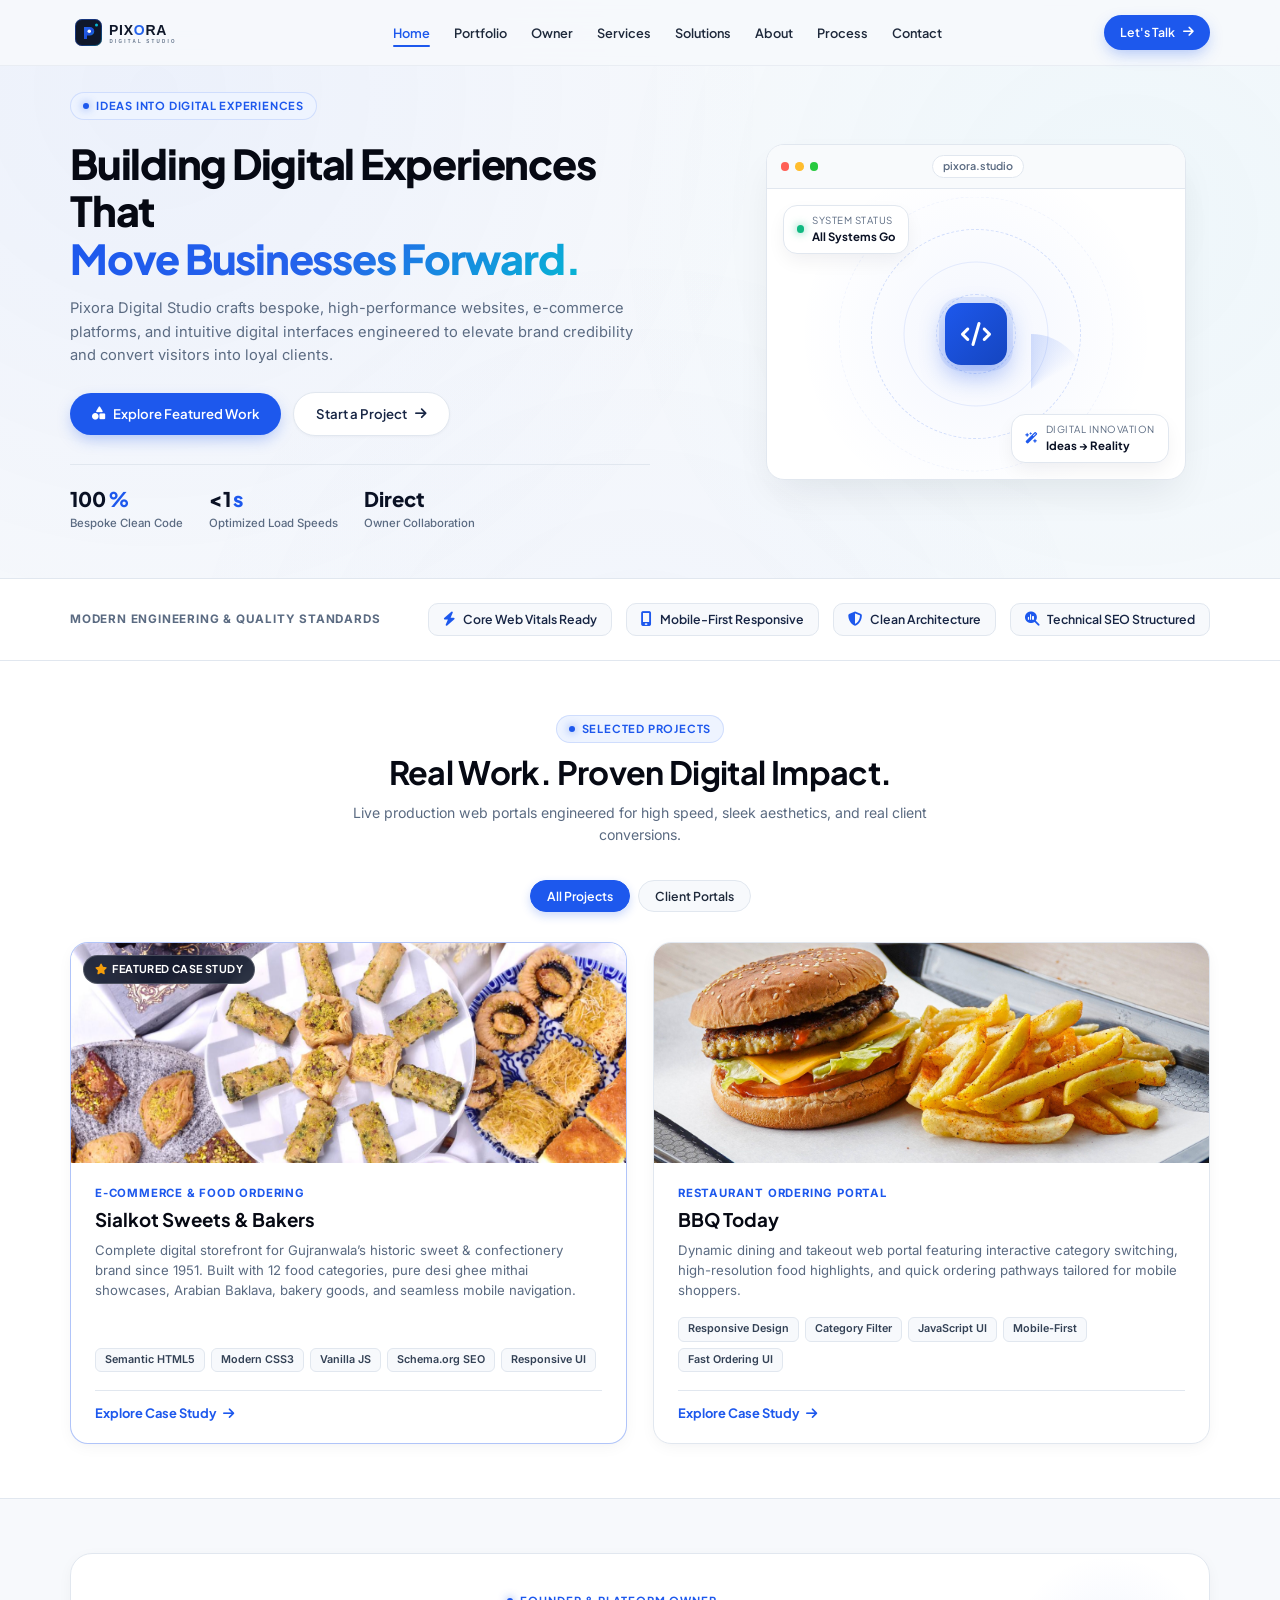
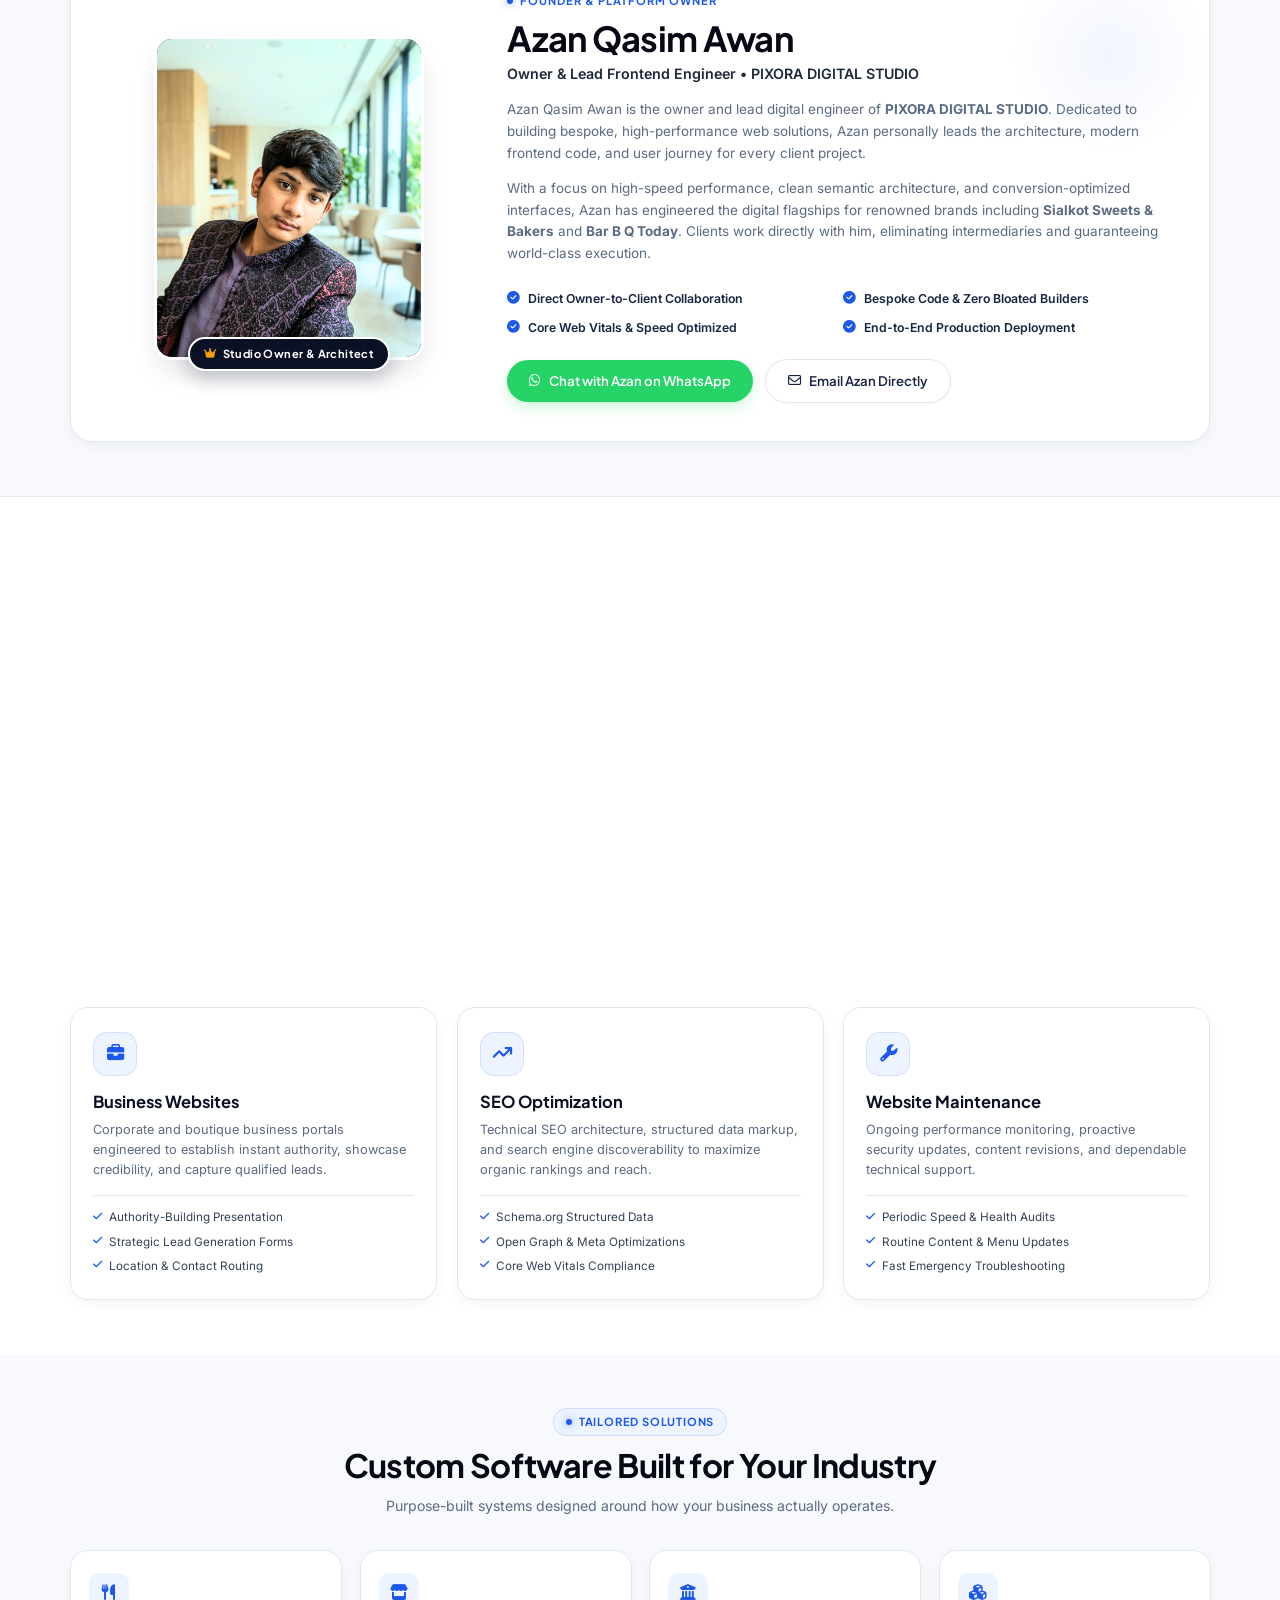
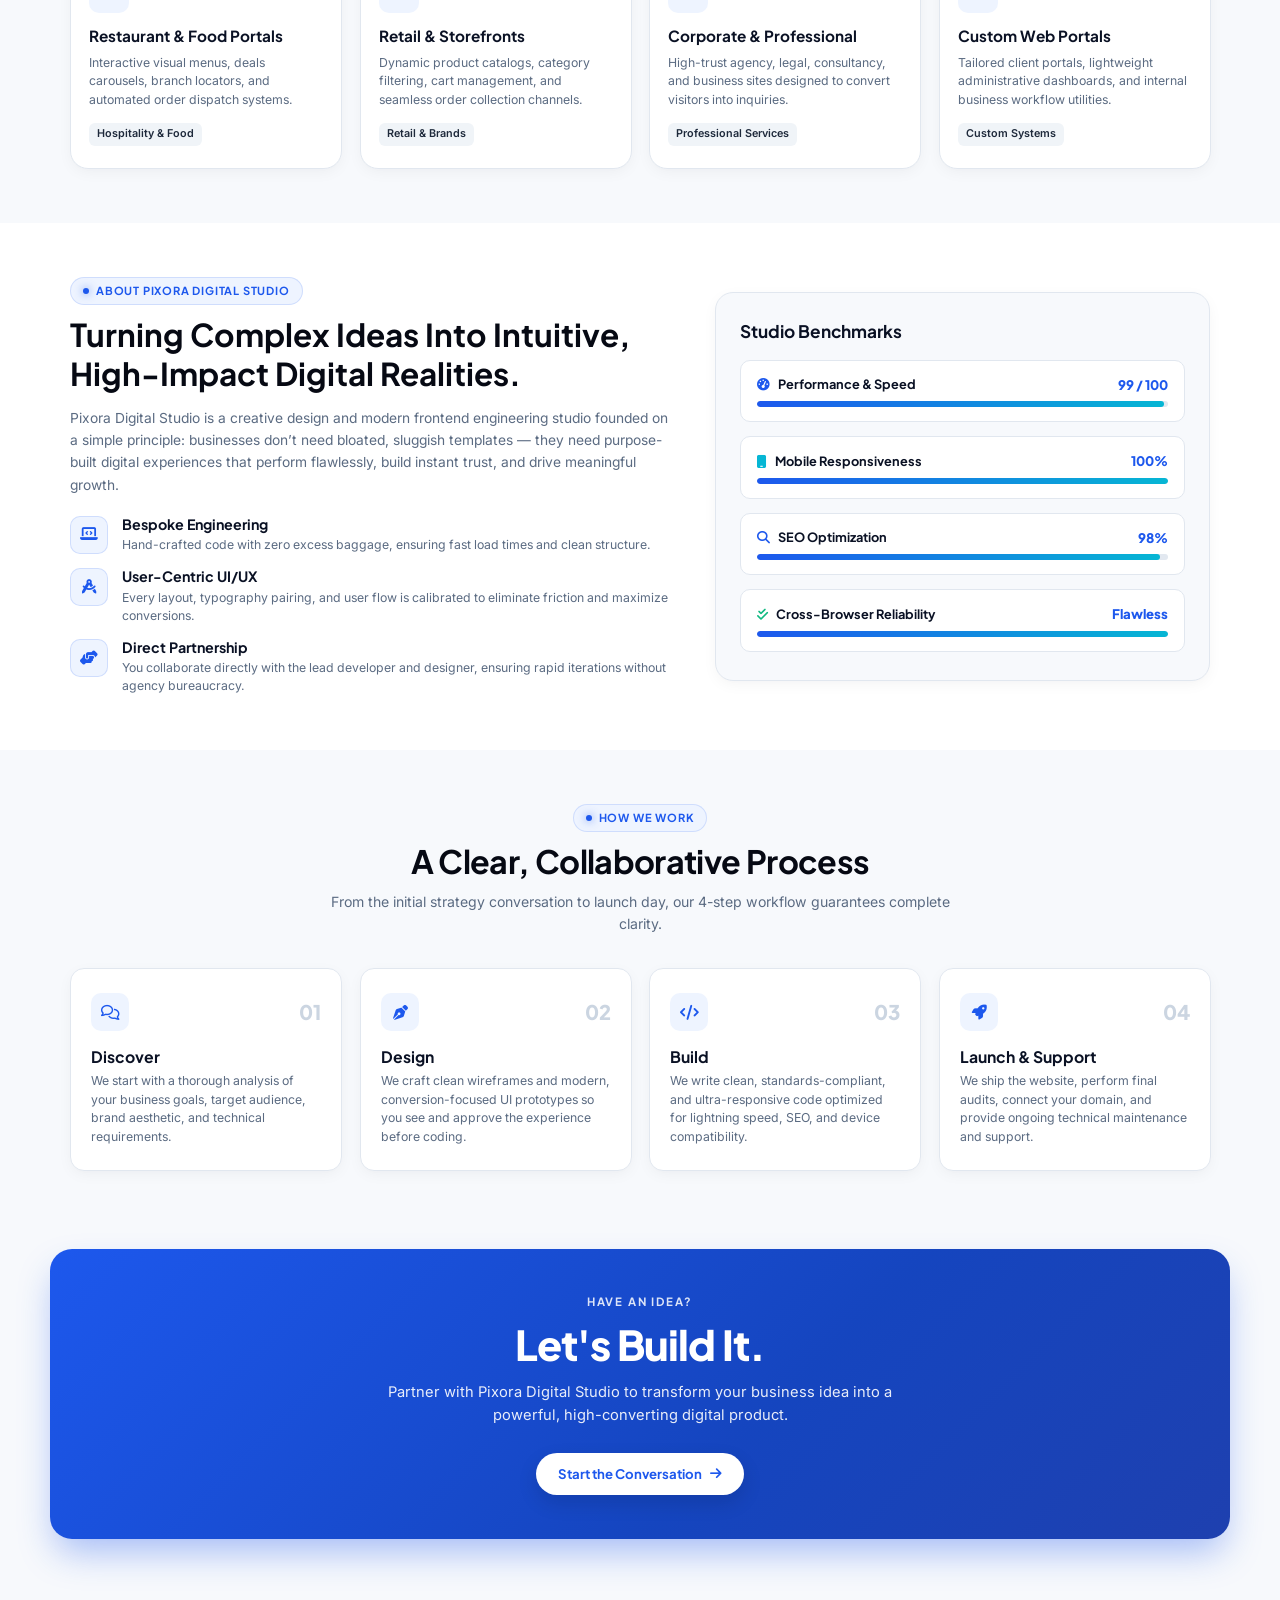
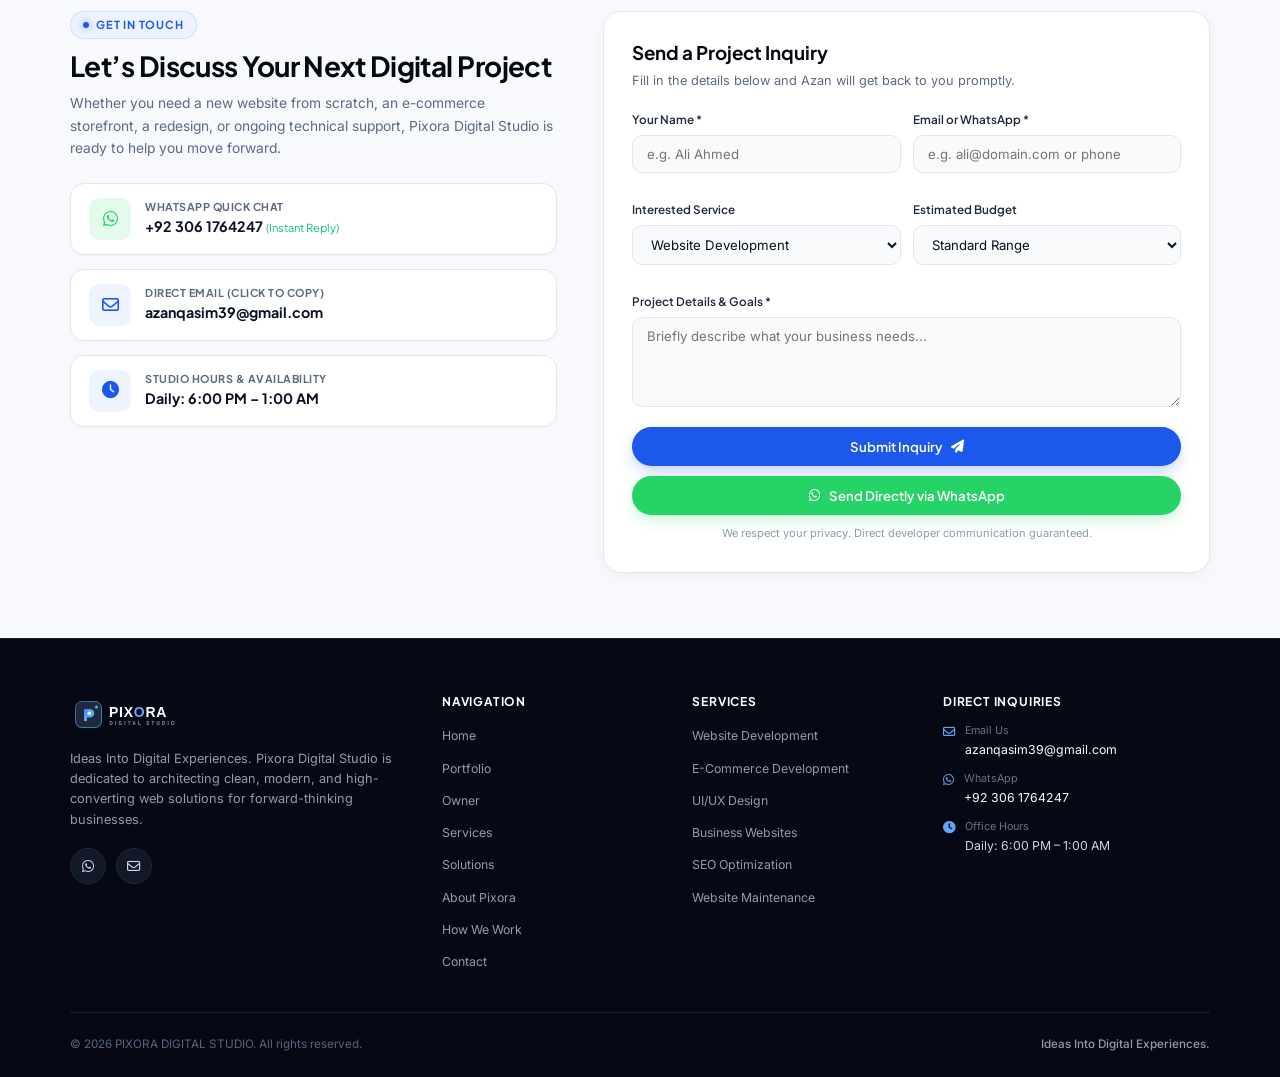
==== commit f5686731: "Update index.html" ====
--- a/index.html
+++ b/index.html
@@ -1,6 +1,7 @@
 <!DOCTYPE html>
 <html lang="en">
 <head>
+  <meta name="google-site-verification" content="jrCksSayzQFoXqJlhiesXhWE3s2otnIjWoD2Qdjpr5o" />
   <meta charset="UTF-8">
   <meta name="viewport" content="width=device-width, initial-scale=1.0">
   <title>PIXORA DIGITAL STUDIO — Ideas Into Digital Experiences</title>
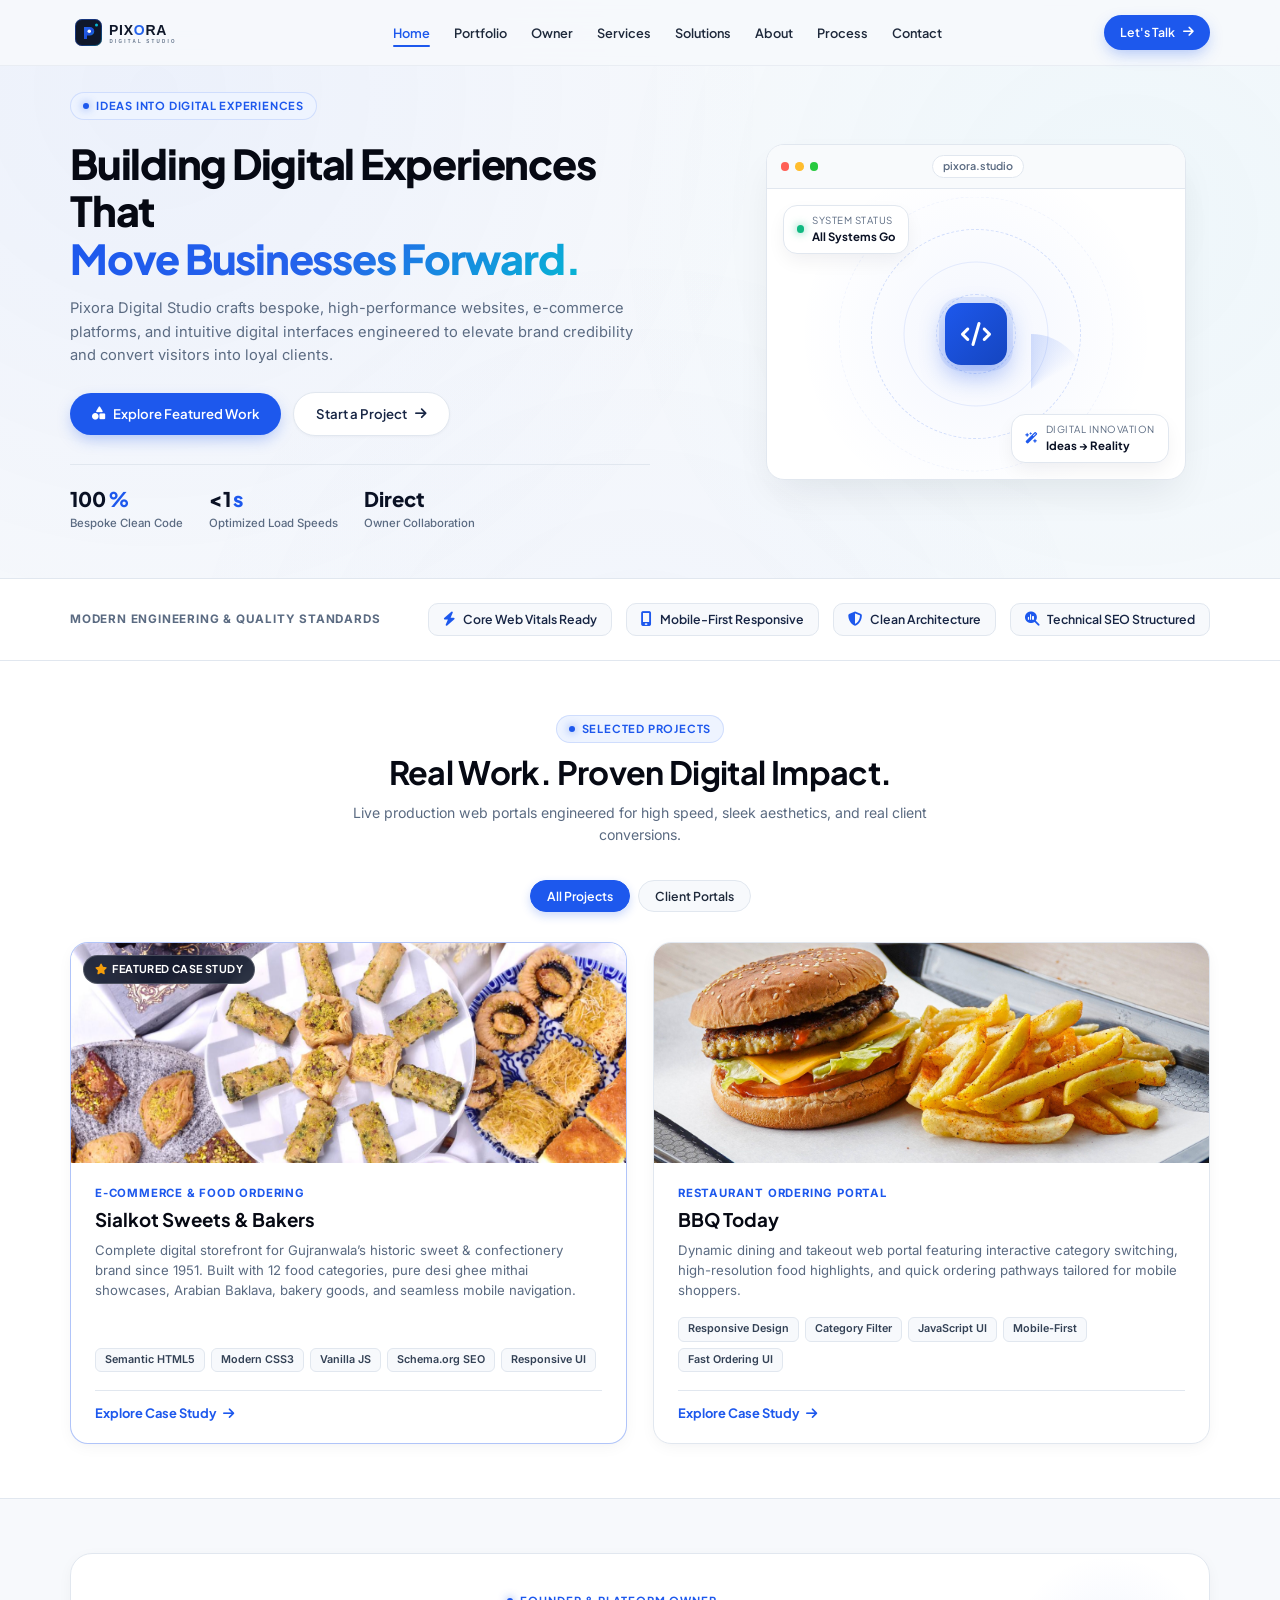
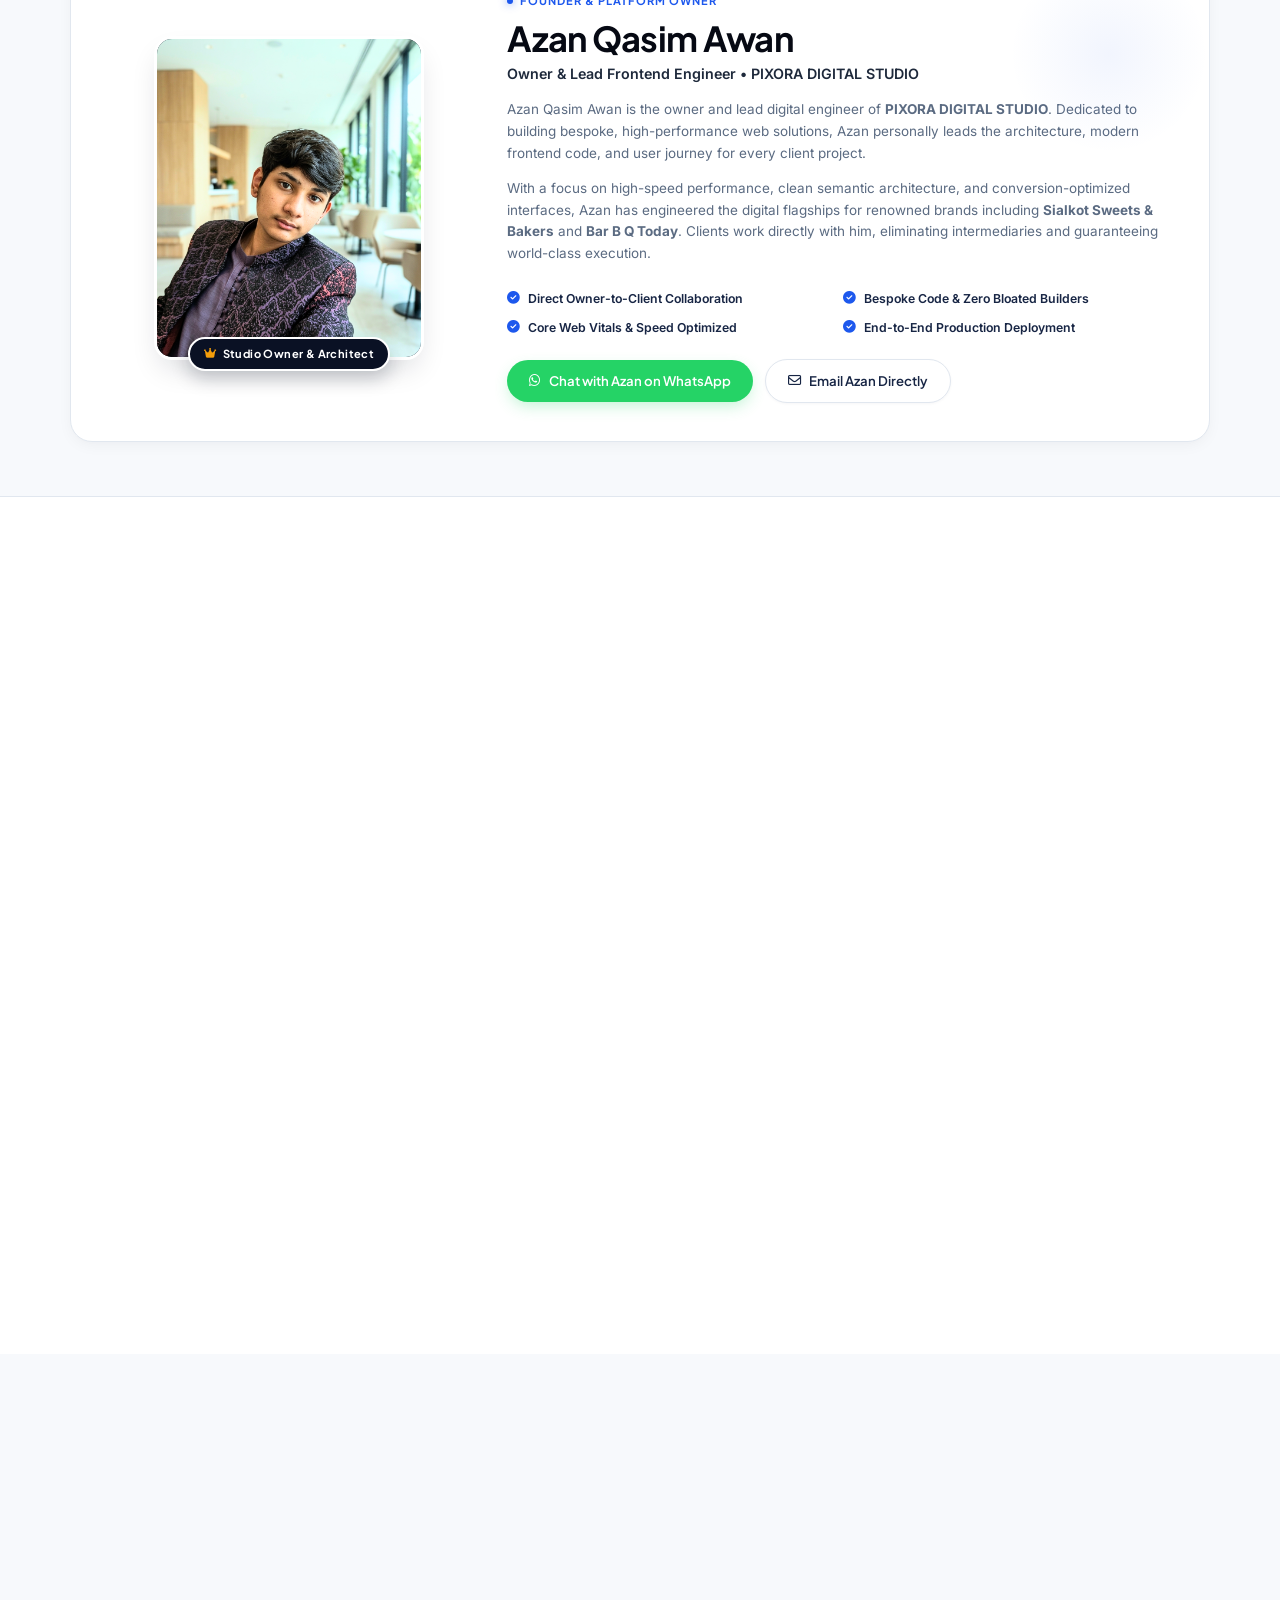
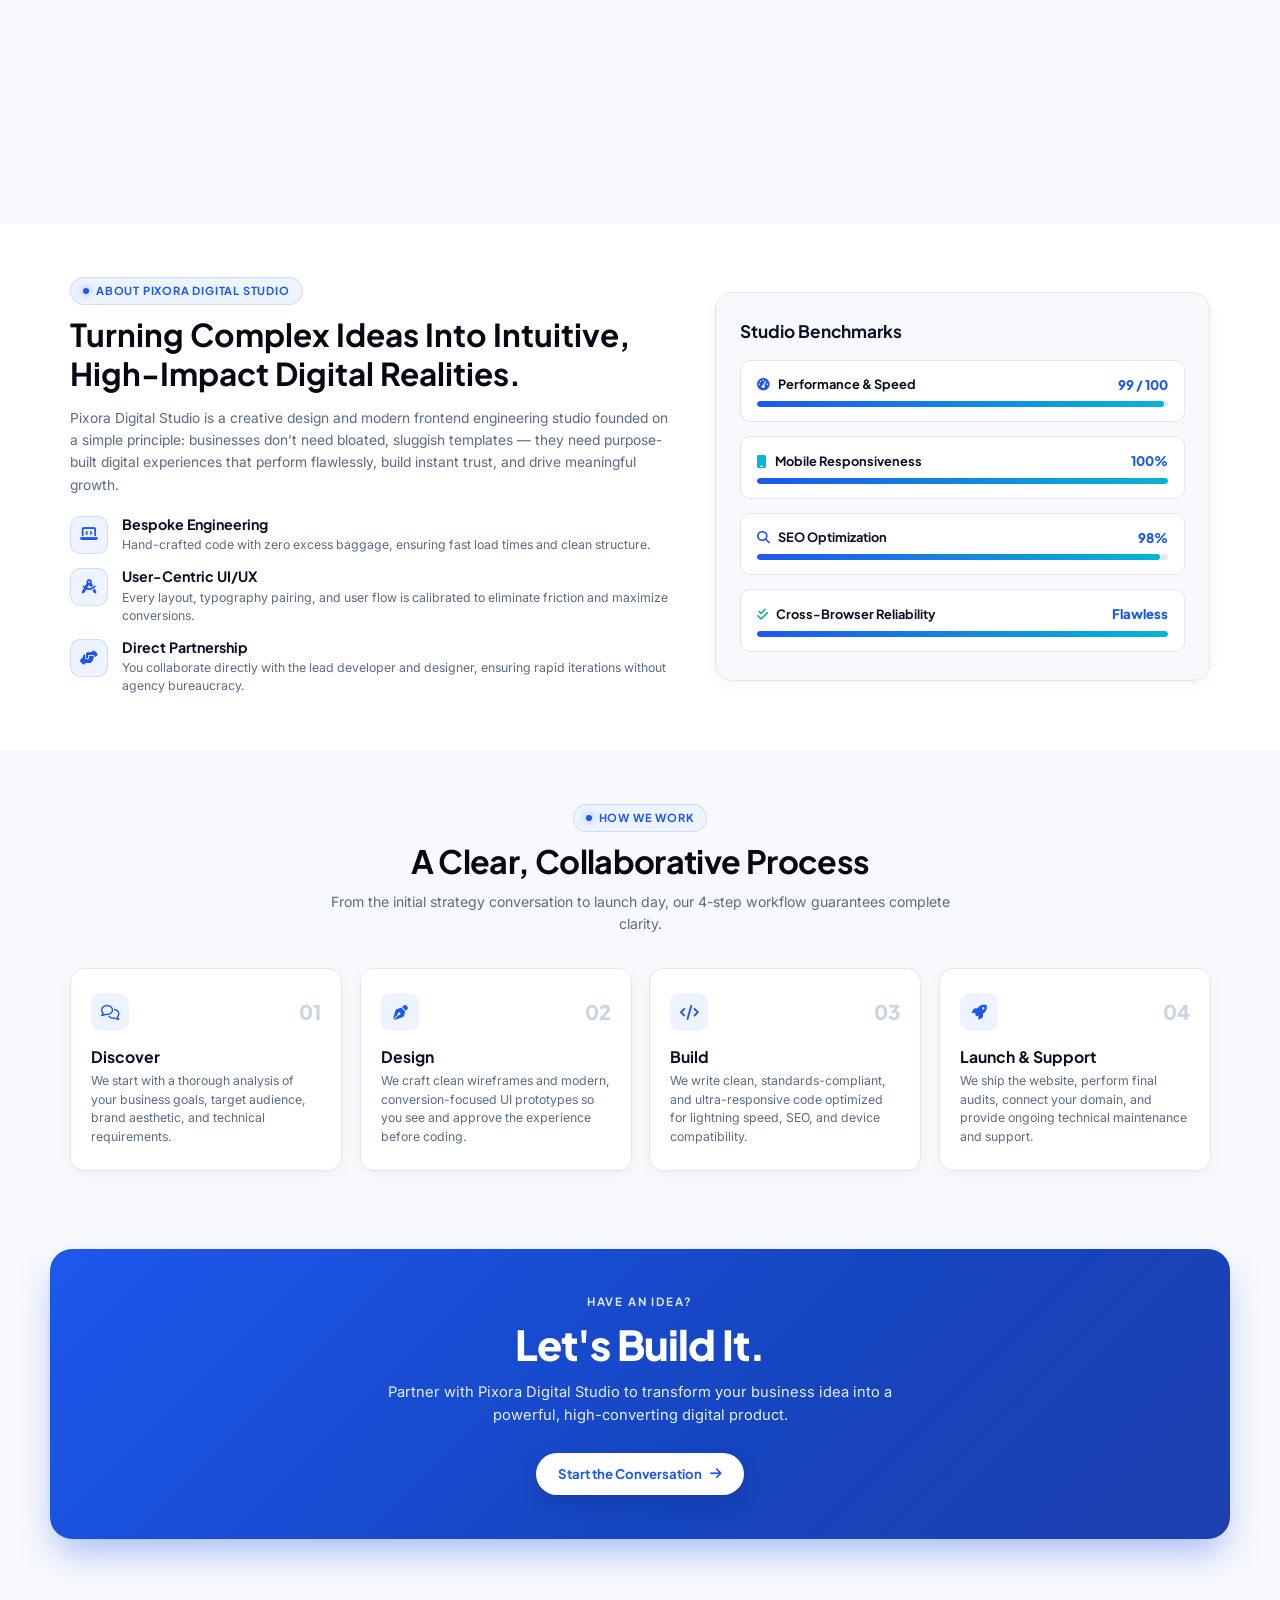
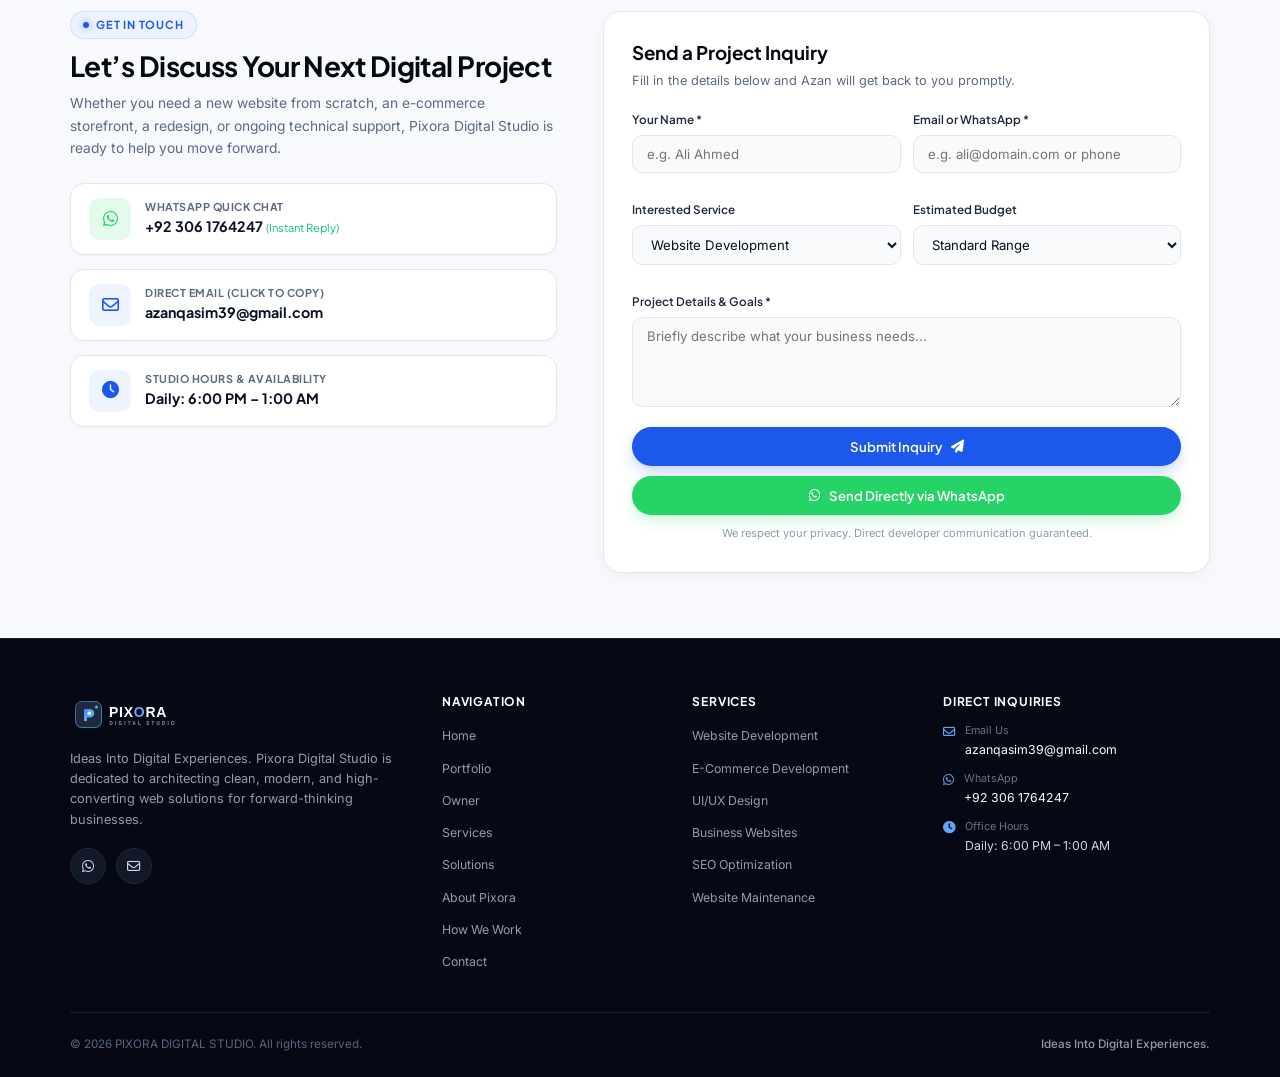
==== commit 0940685b: "update" ====
--- a/index.html
+++ b/index.html
@@ -1,20 +1,186 @@
 <!DOCTYPE html>
 <html lang="en">
 <head>
-  <meta name="google-site-verification" content="jrCksSayzQFoXqJlhiesXhWE3s2otnIjWoD2Qdjpr5o" />
   <meta charset="UTF-8">
   <meta name="viewport" content="width=device-width, initial-scale=1.0">
-  <title>PIXORA DIGITAL STUDIO — Ideas Into Digital Experiences</title>
-  <meta name="description" content="Pixora Digital Studio crafts high-performance custom websites, e-commerce storefronts, and intuitive digital interfaces engineered by Azan Qasim Awan.">
-  <meta name="keywords" content="Pixora Digital Studio, Pixora, Azan Qasim Awan, web development, website design, UI UX design, e-commerce, custom web apps, digital studio">
+  <meta name="google-site-verification" content="jrCksSayzQFoXqJlhiesXhWE3s2otnIjWoD2Qdjpr5o" />
+
+  <!-- Primary Meta Tags -->
+  <title>PIXORA DIGITAL STUDIO — Custom Web Development, E-Commerce & UI/UX Design</title>
+  <meta name="title" content="PIXORA DIGITAL STUDIO — Custom Web Development, E-Commerce & UI/UX Design">
+  <meta name="description" content="Pixora Digital Studio crafts high-performance custom websites, e-commerce storefronts (Sialkot Sweets & Bakers, Bar B Q Today), and intuitive digital interfaces engineered by Azan Qasim Awan in Gujranwala, Pakistan.">
+  <meta name="keywords" content="Pixora Digital Studio, Azan Qasim Awan, freelance web developer Gujranwala, web development Pakistan, custom website design, e-commerce web development, UI UX designer Pakistan, frontend engineer, Sialkot Sweets and Bakers website, Bar B Q Today website, Technical SEO agency, Core Web Vitals optimization">
   <meta name="author" content="Azan Qasim Awan — Pixora Digital Studio">
+  <meta name="robots" content="index, follow, max-image-preview:large, max-snippet:-1, max-video-preview:-1">
+  <link rel="canonical" href="https://pixoradigitalstudio.netlify.app/">
   <link rel="icon" type="image/svg+xml" href="favicon.svg">
 
-  <!-- Open Graph / Meta -->
+  <!-- Local / Regional SEO -->
+  <meta name="geo.region" content="PK-PB">
+  <meta name="geo.placename" content="Gujranwala, Punjab, Pakistan">
+  <meta name="geo.position" content="32.1877;74.1945">
+  <meta name="ICBM" content="32.1877, 74.1945">
+
+  <!-- Open Graph / Facebook / LinkedIn / WhatsApp -->
   <meta property="og:type" content="website">
+  <meta property="og:locale" content="en_US">
+  <meta property="og:site_name" content="Pixora Digital Studio">
+  <meta property="og:url" content="https://pixoradigitalstudio.netlify.app/">
   <meta property="og:title" content="PIXORA DIGITAL STUDIO — Ideas Into Digital Experiences">
-  <meta property="og:description" content="Building Digital Experiences That Move Businesses Forward. Explore our bespoke websites and solutions.">
-  <meta property="og:image" content="assets/images/sialkot-sweets-hero.jpg">
+  <meta property="og:description" content="Pixora Digital Studio crafts high-performance custom websites, e-commerce storefronts, and intuitive digital interfaces engineered by Azan Qasim Awan.">
+  <meta property="og:image" content="https://pixoradigitalstudio.netlify.app/assets/images/sialkot-sweets-hero.jpg">
+  <meta property="og:image:secure_url" content="https://pixoradigitalstudio.netlify.app/assets/images/sialkot-sweets-hero.jpg">
+  <meta property="og:image:width" content="1200">
+  <meta property="og:image:height" content="630">
+  <meta property="og:image:alt" content="Pixora Digital Studio — Flagship E-Commerce Work">
+  <meta property="og:image:type" content="image/jpeg">
+
+  <!-- Twitter Card -->
+  <meta name="twitter:card" content="summary_large_image">
+  <meta name="twitter:url" content="https://pixoradigitalstudio.netlify.app/">
+  <meta name="twitter:title" content="PIXORA DIGITAL STUDIO — Ideas Into Digital Experiences">
+  <meta name="twitter:description" content="High-performance custom websites, e-commerce storefronts, and intuitive UI/UX design engineered by Azan Qasim Awan.">
+  <meta name="twitter:image" content="https://pixoradigitalstudio.netlify.app/assets/images/sialkot-sweets-hero.jpg">
+  <meta name="twitter:image:alt" content="Pixora Digital Studio Featured Projects">
+
+  <!-- Structured Data: Schema.org JSON-LD (ProfessionalService & Person) -->
+  <script type="application/ld+json">
+  {
+    "@context": "https://schema.org",
+    "@graph": [
+      {
+        "@type": "ProfessionalService",
+        "@id": "https://pixoradigitalstudio.netlify.app/#organization",
+        "name": "Pixora Digital Studio",
+        "alternateName": "Pixora Studio",
+        "url": "https://pixoradigitalstudio.netlify.app/",
+        "logo": "https://pixoradigitalstudio.netlify.app/assets/images/pixora-logo.svg",
+        "image": "https://pixoradigitalstudio.netlify.app/assets/images/sialkot-sweets-hero.jpg",
+        "description": "Pixora Digital Studio crafts high-performance custom websites, e-commerce storefronts, and intuitive digital interfaces engineered by Azan Qasim Awan in Gujranwala, Pakistan.",
+        "telephone": "+923061764247",
+        "email": "azanqasim39@gmail.com",
+        "priceRange": "$$",
+        "founder": {
+          "@id": "https://pixoradigitalstudio.netlify.app/#owner"
+        },
+        "address": {
+          "@type": "PostalAddress",
+          "addressLocality": "Gujranwala",
+          "addressRegion": "Punjab",
+          "addressCountry": "PK"
+        },
+        "geo": {
+          "@type": "GeoCoordinates",
+          "latitude": 32.1877,
+          "longitude": 74.1945
+        },
+        "openingHoursSpecification": [
+          {
+            "@type": "OpeningHoursSpecification",
+            "dayOfWeek": [
+              "Monday",
+              "Tuesday",
+              "Wednesday",
+              "Thursday",
+              "Friday",
+              "Saturday",
+              "Sunday"
+            ],
+            "opens": "18:00",
+            "closes": "01:00"
+          }
+        ],
+        "sameAs": [
+          "https://wa.me/923061764247"
+        ],
+        "hasOfferCatalog": {
+          "@type": "OfferCatalog",
+          "name": "Core Digital Services",
+          "itemListElement": [
+            {
+              "@type": "Offer",
+              "itemOffered": {
+                "@type": "Service",
+                "name": "Custom Website Development",
+                "description": "Fast, responsive, and scalable modern web experiences built with clean semantic architecture."
+              }
+            },
+            {
+              "@type": "Offer",
+              "itemOffered": {
+                "@type": "Service",
+                "name": "E-Commerce Development",
+                "description": "Secure, high-converting digital storefronts tailored for retail, restaurants, and growing brands."
+              }
+            },
+            {
+              "@type": "Offer",
+              "itemOffered": {
+                "@type": "Service",
+                "name": "UI/UX Design",
+                "description": "Intuitive, on-brand interfaces that captivate users and convert visitors into clients."
+              }
+            },
+            {
+              "@type": "Offer",
+              "itemOffered": {
+                "@type": "Service",
+                "name": "Business Websites & Portals",
+                "description": "Authority-building corporate and boutique business portals engineered to capture qualified leads."
+              }
+            },
+            {
+              "@type": "Offer",
+              "itemOffered": {
+                "@type": "Service",
+                "name": "Technical SEO Optimization",
+                "description": "Schema.org structured data, Core Web Vitals optimization, and search engine discoverability."
+              }
+            },
+            {
+              "@type": "Offer",
+              "itemOffered": {
+                "@type": "Service",
+                "name": "Website Maintenance & Support",
+                "description": "Ongoing performance monitoring, proactive security updates, and technical troubleshooting."
+              }
+            }
+          ]
+        }
+      },
+      {
+        "@type": "Person",
+        "@id": "https://pixoradigitalstudio.netlify.app/#owner",
+        "name": "Azan Qasim Awan",
+        "jobTitle": "Owner & Lead Frontend Engineer",
+        "worksFor": {
+          "@id": "https://pixoradigitalstudio.netlify.app/#organization"
+        },
+        "url": "https://pixoradigitalstudio.netlify.app/#owner",
+        "image": "https://pixoradigitalstudio.netlify.app/assets/images/azan-qasim-owner.png",
+        "email": "azanqasim39@gmail.com",
+        "telephone": "+923061764247",
+        "address": {
+          "@type": "PostalAddress",
+          "addressLocality": "Gujranwala",
+          "addressRegion": "Punjab",
+          "addressCountry": "PK"
+        },
+        "knowsAbout": [
+          "Web Development",
+          "E-Commerce Development",
+          "UI/UX Design",
+          "Frontend Engineering",
+          "Technical SEO",
+          "Core Web Vitals",
+          "HTML5",
+          "CSS3",
+          "JavaScript"
+        ]
+      }
+    ]
+  }
+  </script>
 
   <!-- Fonts & Icons -->
   <link rel="preconnect" href="https://fonts.googleapis.com">
